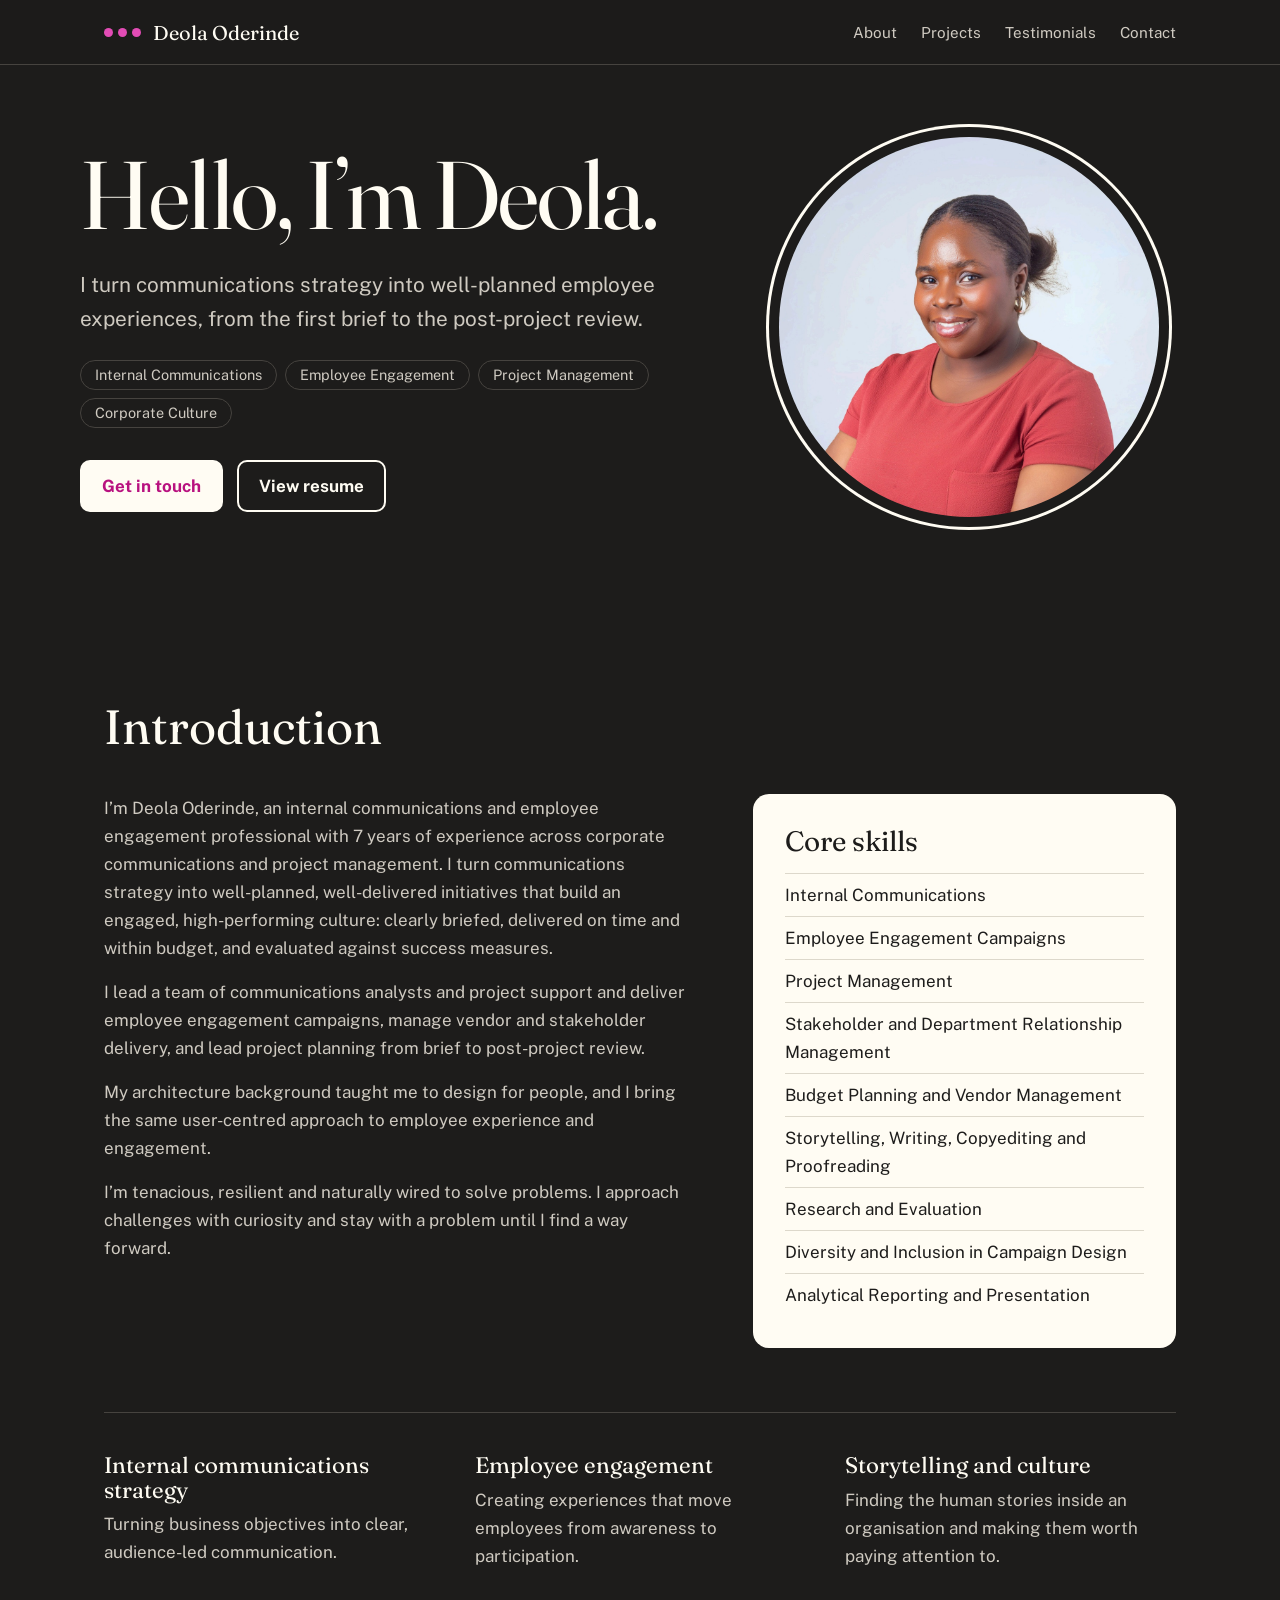
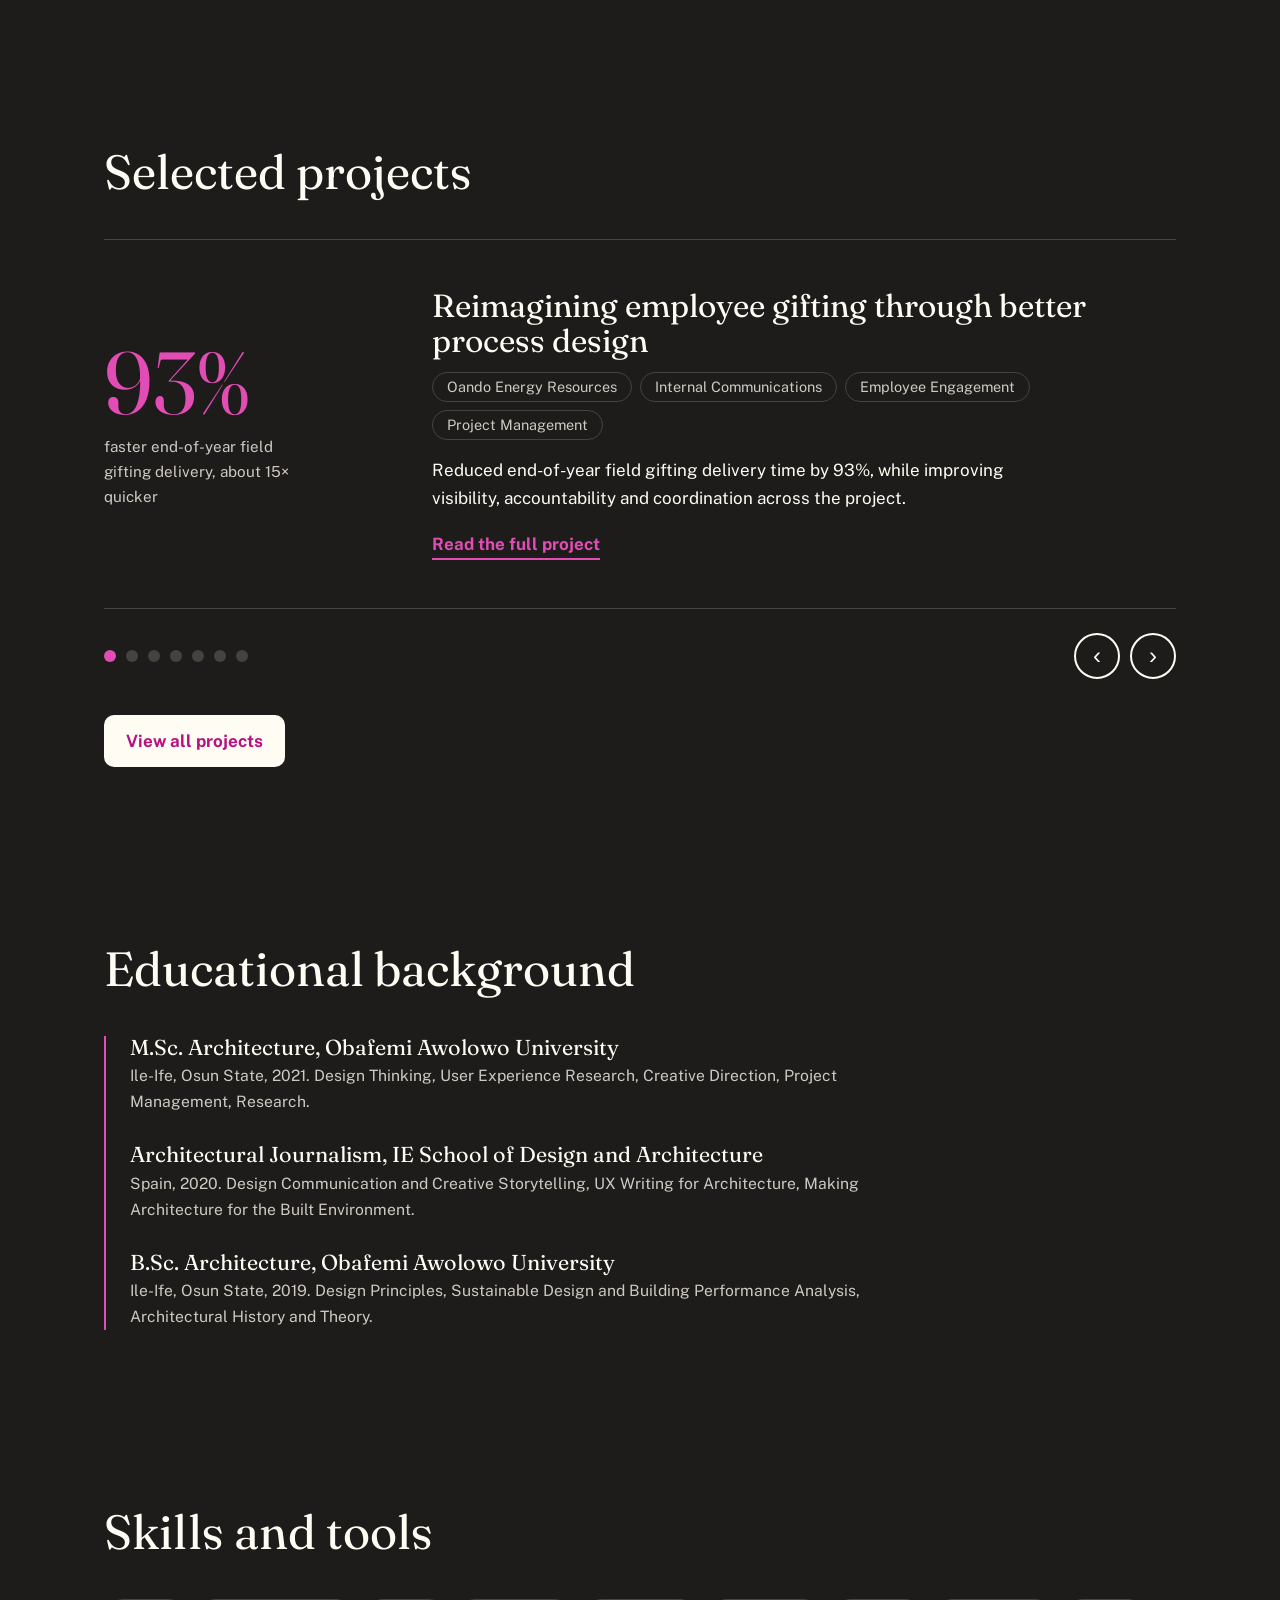
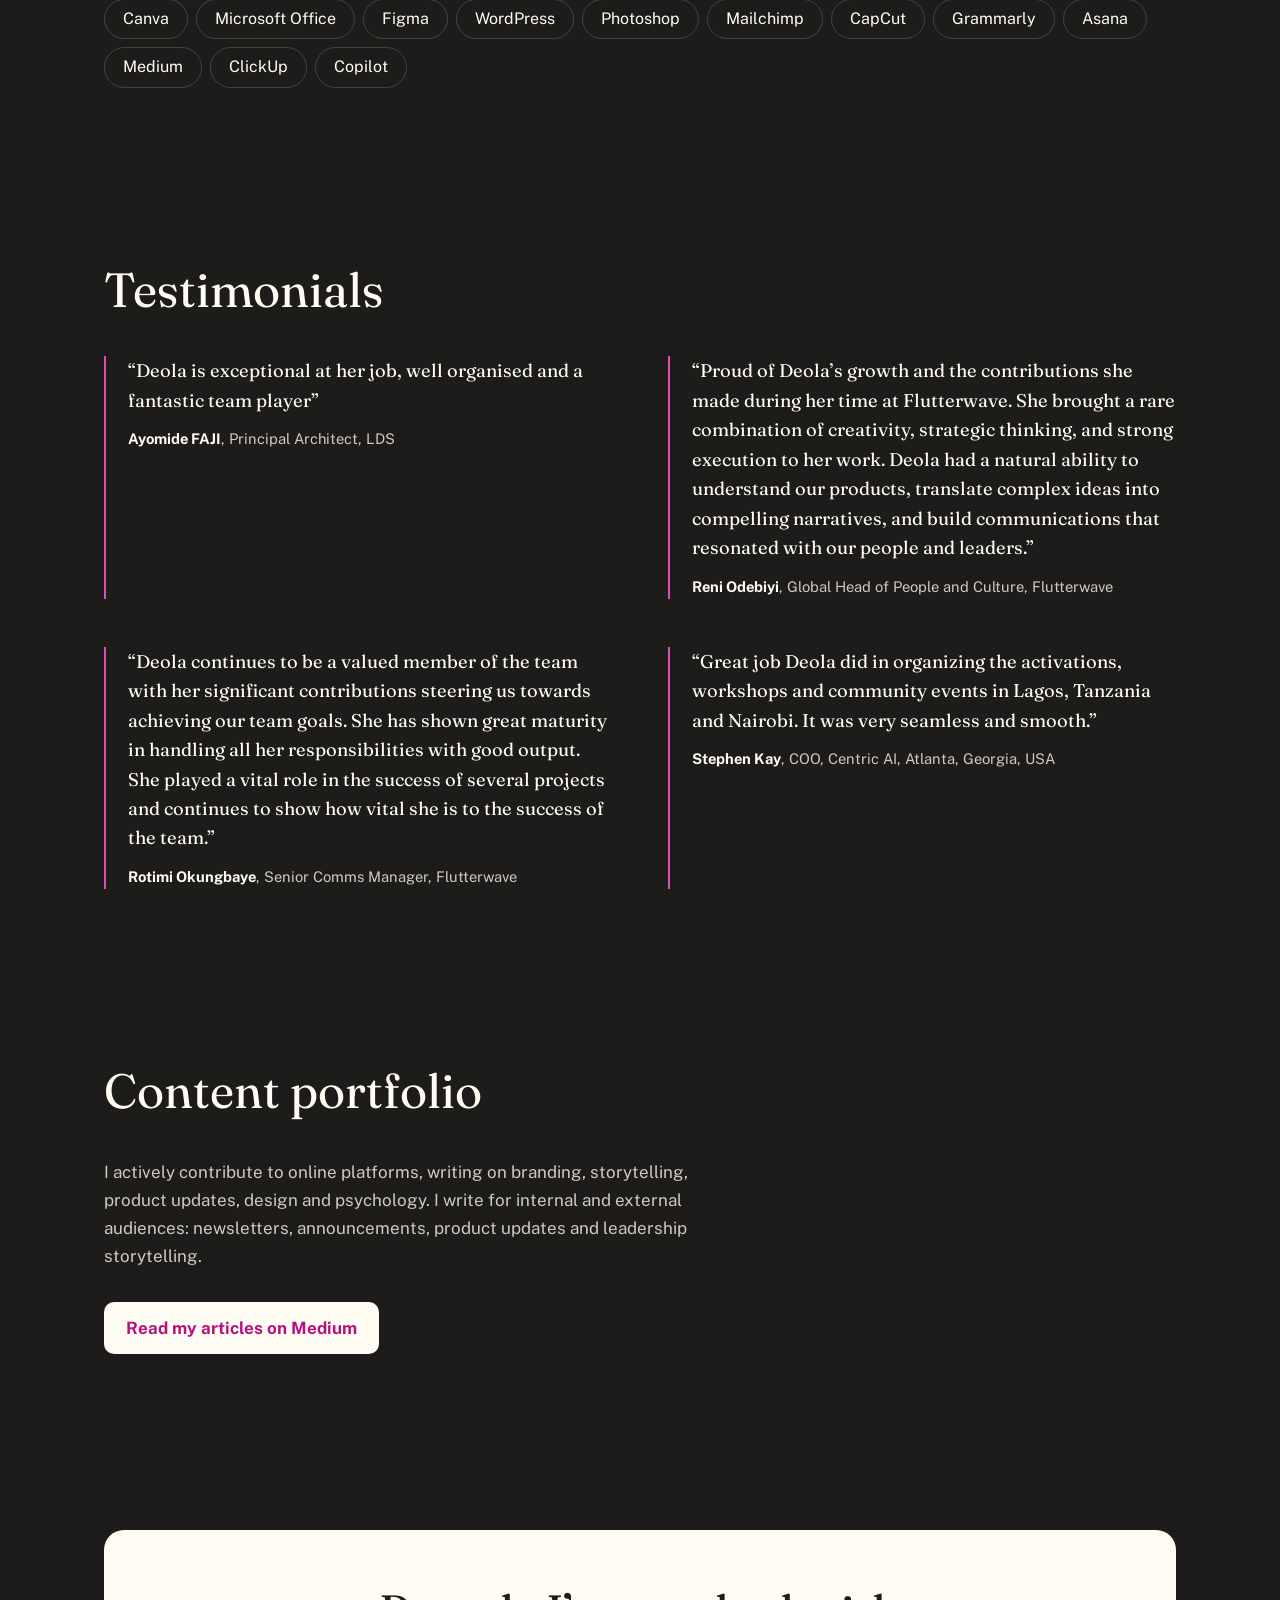
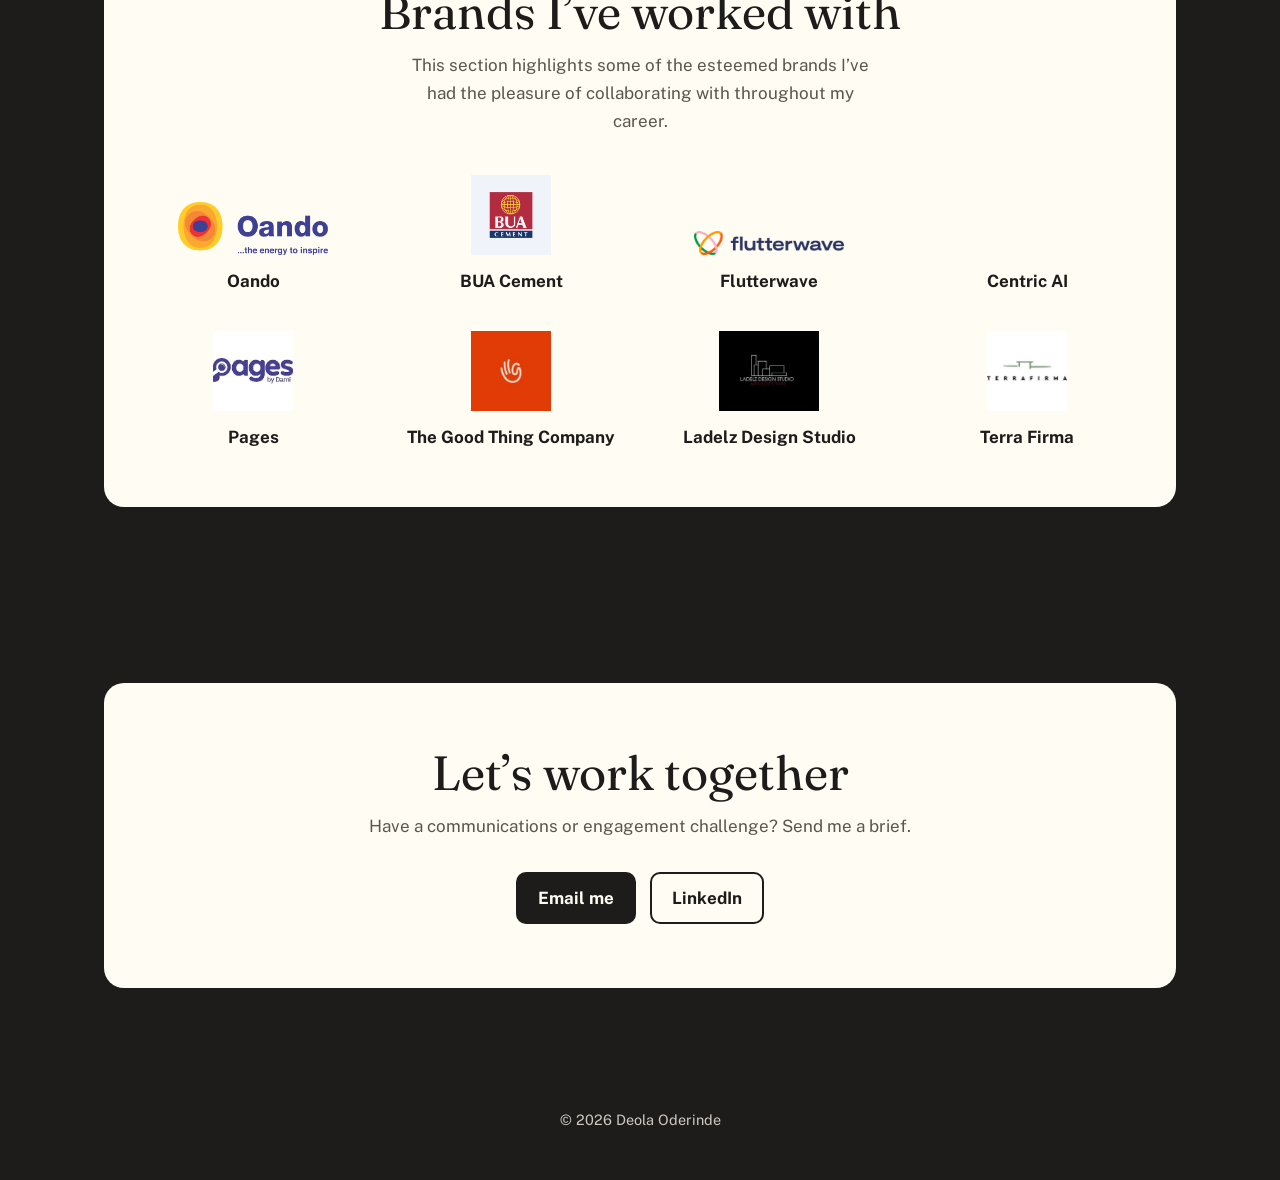
==== index.html @ 61dd1d07 "Update index.html" ====
<!doctype html>
<html lang="en">
<head>
<meta charset="utf-8">
<meta name="viewport" content="width=device-width,initial-scale=1">
<title>Deola Oderinde | Internal Communications and Employee Engagement</title>
<meta name="description" content="Internal communications and employee engagement professional with 7 years of experience in corporate communications and project management.">
<meta name="theme-color" content="#1d1c1b">
<link rel="preconnect" href="https://fonts.googleapis.com">
<link rel="preconnect" href="https://fonts.gstatic.com" crossorigin>
<link href="https://fonts.googleapis.com/css2?family=Fraunces:opsz,wght@9..144,400;9..144,600&family=Public+Sans:wght@400;600;700&display=swap" rel="stylesheet">
<link rel="stylesheet" href="styles.css">
</head>
<body>
<header><div class="w">
<a class="logo" href="#top"><span class="dots"><i></i><i></i><i></i></span>Deola Oderinde</a>
<nav><a href="#about">About</a><a href="projects.html">Projects</a><a href="#praise">Testimonials</a><a class="keep" href="#contact">Contact</a></nav>
</div></header>

<main id="top">
<div class="w hero">
<div>
<h1>Hello, I’m Deola.</h1>
<p class="lead">I turn communications strategy into well-planned employee experiences, from the first brief to the post-project review.</p>
<ul class="chips"><li>Internal Communications</li><li>Employee Engagement</li><li>Project Management</li><li>Corporate Culture</li></ul>
<div class="btns"><a class="btn" href="#contact">Get in touch</a><a class="btn o" href="resume.pdf">View resume</a></div>
</div>
<div class="ph"><img src="images/deola.jpg" alt="Portrait of Deola Oderinde" onerror="this.replaceWith('DO')"></div>
</div>

<section id="about"><div class="w">
<h2>Introduction</h2>
<div class="two">
<div>
<p>I’m Deola Oderinde, an internal communications and employee engagement professional with 7 years of experience across corporate communications and project management. I turn communications strategy into well-planned, well-delivered initiatives that build an engaged, high-performing culture: clearly briefed, delivered on time and within budget, and evaluated against success measures.</p>
<p>I lead a team of communications analysts and project support and deliver employee engagement campaigns, manage vendor and stakeholder delivery, and lead project planning from brief to post-project review.</p>
<p>My architecture background taught me to design for people, and I bring the same user-centred approach to employee experience and engagement.</p>
<p>I’m tenacious, resilient and naturally wired to solve problems. I approach challenges with curiosity and stay with a problem until I find a way forward.</p>
</div>
<div class="panel"><h3>Core skills</h3><ul id="skills"></ul></div>
</div>
<div class="do">
<div><h3>Internal communications strategy</h3><p>Turning business objectives into clear, audience-led communication.</p></div>
<div><h3>Employee engagement</h3><p>Creating experiences that move employees from awareness to participation.</p></div>
<div><h3>Storytelling and culture</h3><p>Finding the human stories inside an organisation and making them worth paying attention to.</p></div>
</div>
</div></section>

<section id="work"><div class="w">
<h2>Selected projects</h2>
<div class="car" role="region" aria-roledescription="carousel" aria-label="Selected projects">
<div class="track" id="track"></div>
<div class="ctl"><div class="pg" id="pg"></div><div class="arr"><button id="prev" aria-label="Previous project">‹</button><button id="next" aria-label="Next project">›</button></div></div>
</div>
<div class="btns"><a class="btn" href="projects.html">View all projects</a></div>
</div></section>

<section><div class="w">
<h2>Educational background</h2>
<div class="edu">
<div><h3>M.Sc. Architecture, Obafemi Awolowo University</h3><p>Ile-Ife, Osun State, 2021. Design Thinking, User Experience Research, Creative Direction, Project Management, Research.</p></div>
<div><h3>Architectural Journalism, IE School of Design and Architecture</h3><p>Spain, 2020. Design Communication and Creative Storytelling, UX Writing for Architecture, Making Architecture for the Built Environment.</p></div>
<div><h3>B.Sc. Architecture, Obafemi Awolowo University</h3><p>Ile-Ife, Osun State, 2019. Design Principles, Sustainable Design and Building Performance Analysis, Architectural History and Theory.</p></div>
</div>
</div></section>

<section class="tools"><div class="w">
<h2>Skills and tools</h2>
<ul class="chips" id="tools"></ul>
</div></section>

<section id="praise"><div class="w">
<h2>Testimonials</h2>
<div class="q" id="quotes"></div>
</div></section>

<section><div class="w two one">
<div><h2>Content portfolio</h2>
<p>I actively contribute to online platforms, writing on branding, storytelling, product updates, design and psychology. I write for internal and external audiences: newsletters, announcements, product updates and leadership storytelling.</p>
<div class="btns"><a class="btn" href="https://medium.com/@adeolaoderinde3">Read my articles on Medium</a></div></div>

</div></section>

<section><div class="w"><div class="bp"><h2>Brands I’ve worked with</h2><p>This section highlights some of the esteemed brands I’ve had the pleasure of collaborating with throughout my career.</p><ul class="bg" id="brands"></ul></div></div></section>

<section id="contact"><div class="w"><div class="cta">
<h2>Let’s work together</h2>
<p>Have a communications or engagement challenge? Send me a brief.</p>
<div class="btns"><a class="btn" href="mailto:adeolaoderinde3@gmail.com">Email me</a><a class="btn o" href="https://www.linkedin.com/in/arc-deola-oderinde-600a11168/">LinkedIn</a></div>
</div></div></section>
</main>
<footer class="f"><div class="w">© <span id="yr"></span> Deola Oderinde</div></footer>

<script src="projects.js"></script>
<script>
document.getElementById('skills').innerHTML=L(['Internal Communications','Employee Engagement Campaigns','Project Management','Stakeholder and Department Relationship Management','Budget Planning and Vendor Management','Storytelling, Writing, Copyediting and Proofreading','Research and Evaluation','Diversity and Inclusion in Campaign Design','Analytical Reporting and Presentation'],s=>`<li>${s}</li>`);
document.getElementById('tools').innerHTML=L(['Canva','Microsoft Office','Figma','WordPress','Photoshop','Mailchimp','CapCut','Grammarly','Asana','Medium','ClickUp','Copilot'],s=>`<li>${s}</li>`);
document.getElementById('brands').innerHTML=L(['Oando','BUA Cement','Flutterwave','Centric AI','Pages','The Good Thing Company','Ladelz Design Studio','Terra Firma'],s=>`<li><img src="images/brands/${s.toLowerCase().replace(/[^a-z0-9]+/g,'-')}.png" alt="" onerror="this.remove()"><span>${s}</span></li>`);
document.getElementById('quotes').innerHTML=L([
['Deola is exceptional at her job, well organised and a fantastic team player','Ayomide FAJI','Principal Architect, LDS'],
['Proud of Deola’s growth and the contributions she made during her time at Flutterwave. She brought a rare combination of creativity, strategic thinking, and strong execution to her work. Deola had a natural ability to understand our products, translate complex ideas into compelling narratives, and build communications that resonated with our people and leaders.','Reni Odebiyi','Global Head of People and Culture, Flutterwave'],
['Deola continues to be a valued member of the team with her significant contributions steering us towards achieving our team goals. She has shown great maturity in handling all her responsibilities with good output. She played a vital role in the success of several projects and continues to show how vital she is to the success of the team.','Rotimi Okungbaye','Senior Comms Manager, Flutterwave'],
['Great job Deola did in organizing the activations, workshops and community events in Lagos, Tanzania and Nairobi. It was very seamless and smooth.','Stephen Kay','COO, Centric AI, Atlanta, Georgia, USA']
],q=>`<blockquote><p>“${q[0]}”</p><footer><b>${q[1]}</b>, ${q[2]}</footer></blockquote>`);
const tr=document.getElementById('track'),pg=document.getElementById('pg');
slides(tr);pg.innerHTML=L(P,(p,i)=>`<button aria-label="Show project ${i+1}"></button>`);
const cur=()=>Math.round(tr.scrollLeft/tr.clientWidth),
go=i=>tr.scrollTo({left:((i+P.length)%P.length)*tr.clientWidth,behavior:matchMedia('(prefers-reduced-motion:reduce)').matches?'auto':'smooth'}),
mark=()=>[...pg.children].forEach((d,i)=>d.setAttribute('aria-current',i===cur()));
tr.addEventListener('scroll',mark);mark();
[...pg.children].forEach((d,i)=>d.onclick=()=>go(i));
document.getElementById('prev').onclick=()=>go(cur()-1);
document.getElementById('next').onclick=()=>go(cur()+1);
document.getElementById('yr').textContent=new Date().getFullYear();
</script>
</body>
</html>
---- styles.css ----
*{box-sizing:border-box;margin:0}
html{scroll-behavior:smooth}
:root{color-scheme:dark;--bg:#1d1c1b;--bg2:#2a2827;--cream:#fffcf3;--pink:#e24cb5;--deep:#b8117f;--mut:#cfcac1;--line:#46433f;--serif:'Fraunces',Georgia,serif;--sans:'Public Sans',system-ui,sans-serif}
body{background:var(--bg);color:var(--cream);font:400 1.0625rem/1.65 var(--sans)}
a{color:inherit}
:focus-visible{outline:3px solid var(--pink);outline-offset:3px}
.w{max-width:1120px;margin:0 auto;padding:0 24px}
section{padding:88px 0}
h1,h2,h3{font-family:var(--serif);font-weight:400;line-height:1.1}
h2{font-size:clamp(2rem,4vw,3rem);margin-bottom:40px}
header{position:sticky;top:0;z-index:5;background:rgba(29,28,27,.94);border-bottom:1px solid var(--line)}
header .w{display:flex;justify-content:space-between;align-items:center;height:64px}
.logo{display:flex;align-items:center;gap:12px;font:400 1.25rem var(--serif);text-decoration:none}
.dots{display:flex;gap:5px}.dots i{width:9px;height:9px;border-radius:50%;background:var(--pink)}
nav a{margin-left:24px;text-decoration:none;color:var(--mut);font-size:.95rem}
nav a:hover{color:var(--cream)}
.btn{display:inline-block;padding:12px 22px;border-radius:10px;font-weight:700;text-decoration:none;background:var(--cream);color:var(--deep)}
.btn.o{background:none;color:var(--cream);border:2px solid var(--cream);padding:10px 20px}
.btns{display:flex;flex-wrap:wrap;gap:14px;margin-top:32px}
.chips{display:flex;flex-wrap:wrap;gap:8px;list-style:none;padding:0}
.chips li{border:1px solid var(--line);border-radius:99px;padding:2px 14px;font-size:.9rem;color:var(--mut)}
.hero{display:grid;grid-template-columns:1.3fr 1fr;gap:56px;align-items:center;padding:72px 0 96px}
.hero h1{font-size:clamp(3.2rem,8vw,6rem);letter-spacing:-.02em;margin-bottom:20px}
.lead{font-size:1.3rem;color:var(--mut);max-width:30em;margin-bottom:24px}
.ph{width:min(100%,380px);aspect-ratio:1;margin:0 auto;border-radius:50%;background:var(--bg2);display:grid;place-items:center;font:400 4rem var(--serif);overflow:hidden;box-shadow:0 0 0 10px var(--bg),0 0 0 13px var(--cream)}
.ph img{width:100%;height:100%;object-fit:cover}
.hero>*{animation:up .8s both}.hero>:last-child{animation-delay:.25s}
@keyframes up{from{opacity:0;transform:translateY(18px)}}
@media(prefers-reduced-motion:reduce){.hero>*{animation:none}html{scroll-behavior:auto}}
.two{display:grid;grid-template-columns:1.4fr 1fr;gap:56px;align-items:start}
.two p+p{margin-top:16px}.two p{color:var(--mut);max-width:62ch}
.panel{background:var(--cream);color:var(--bg);border-radius:16px;padding:32px}
.panel h3{font-size:1.75rem;margin-bottom:16px}.panel li{padding:7px 0;border-top:1px solid #ddd8cb;list-style:none}
.panel ul{padding:0}
.do{display:grid;grid-template-columns:repeat(3,1fr);gap:40px;margin-top:64px;padding-top:40px;border-top:1px solid var(--line)}
.do h3{font-size:1.4rem;margin-bottom:8px}.do p{color:var(--mut)}
.row{display:grid;grid-template-columns:280px 1fr;gap:48px;padding:48px 0;border-top:1px solid var(--line)}
.m b{display:block;font:400 clamp(3.5rem,7vw,5.5rem)/1 var(--serif);color:var(--pink)}
.m span{display:block;color:var(--mut);font-size:.95rem;max-width:22ch;margin-top:8px}
.m img{width:100%;aspect-ratio:4/3;object-fit:cover;border-radius:12px;margin-top:24px}
.row h3{font-size:clamp(1.5rem,2.6vw,2rem);margin-bottom:14px}
.row .chips{margin-bottom:20px}
.row h4{font:700 .95rem var(--sans);margin:18px 0 2px}
.row p{color:var(--mut);max-width:68ch}.row p.imp{color:var(--cream)}
.edu{border-left:2px solid var(--pink);padding-left:24px;display:grid;gap:28px;max-width:760px}
.edu h3{font-size:1.35rem;margin-bottom:4px}.edu p{color:var(--mut);font-size:.98rem}
.tools .chips li{font-size:1rem;padding:6px 18px;color:var(--cream)}
.q{display:grid;grid-template-columns:1fr 1fr;gap:48px 56px}
blockquote{border-left:2px solid var(--pink);padding-left:22px}
blockquote p{font:400 1.15rem/1.6 var(--serif);margin-bottom:12px}
blockquote footer{font-size:.92rem;color:var(--mut)}blockquote b{color:var(--cream)}
.brands{display:flex;flex-wrap:wrap;gap:14px 40px;list-style:none;padding:0;font:400 1.6rem var(--serif)}
.cta{background:var(--cream);color:var(--bg);border-radius:20px;padding:64px 32px;text-align:center}
.cta h2{margin-bottom:12px}.cta p{color:#59554f;margin-bottom:8px}
.cta .btn{background:var(--bg);color:var(--cream)}.cta .btn.o{background:none;color:var(--bg);border-color:var(--bg)}
.cta .btns{justify-content:center}
footer.f{padding:32px 0 48px;color:var(--mut);font-size:.9rem;text-align:center}
@media(max-width:820px){.hero,.two,.do,.q,.row{grid-template-columns:1fr}.hero{padding-top:40px}.row{gap:20px}.ph{width:min(70%,300px)}nav a:not(.keep){display:none}section{padding:64px 0}}
.row{scroll-margin-top:88px}
.track{display:flex;overflow-x:auto;scroll-snap-type:x mandatory;scrollbar-width:none}
.track::-webkit-scrollbar{display:none}
.slide{flex:0 0 100%;scroll-snap-align:start;display:grid;grid-template-columns:280px 1fr;gap:48px;padding:48px 0;border-top:1px solid var(--line);border-bottom:1px solid var(--line);text-decoration:none;align-items:center}
.slide h3{font-size:clamp(1.5rem,2.6vw,2rem);margin-bottom:14px}
.slide .chips{margin-bottom:16px}
.slide p{color:var(--cream);max-width:60ch}
.more{display:inline-block;margin-top:18px;color:var(--pink);font-weight:700;border-bottom:2px solid var(--pink)}
.ctl{display:flex;justify-content:space-between;align-items:center;margin:24px 0 36px}
.pg button{width:12px;height:12px;margin-right:10px;padding:0;border:0;border-radius:50%;background:var(--line);cursor:pointer}
.pg button[aria-current=true]{background:var(--pink)}
.arr button{width:46px;height:46px;margin-left:10px;border-radius:50%;border:2px solid var(--cream);background:none;color:var(--cream);font-size:1.5rem;line-height:1;cursor:pointer}
.arr button:hover{background:var(--cream);color:var(--bg)}
@media(max-width:820px){.slide{grid-template-columns:1fr;gap:20px}}

.row h3 a{text-decoration:none}.more{text-decoration:none}
.back{display:inline-block;margin-bottom:32px;color:var(--mut);text-decoration:none;border-bottom:1px solid var(--line)}
.dh{display:grid;grid-template-columns:280px 1fr;gap:48px;align-items:end;padding-bottom:40px}
.dh h1{font-size:clamp(2rem,4.5vw,3.5rem);letter-spacing:-.01em;margin-bottom:16px}
.cover{display:block;width:100%;max-height:420px;object-fit:cover;border-radius:16px;margin-bottom:8px}
.sec{display:grid;grid-template-columns:280px 1fr;gap:48px;padding:32px 0;border-top:1px solid var(--line)}
.sec h2{font-size:1.5rem;margin:0}
.sec p{color:var(--mut);max-width:68ch;font-size:1.1rem}.sec p.imp{color:var(--cream)}
.ev{list-style:none;padding:0;display:grid;gap:12px}.ev a{color:var(--pink);font-weight:700}
.pn{display:flex;justify-content:space-between;gap:24px;border-top:1px solid var(--line);padding-top:32px;margin-top:32px}
.pn a{text-decoration:none;max-width:46%}.pn a:last-child{text-align:right;margin-left:auto}
.pn small{display:block;color:var(--mut)}.pn span{font:400 1.25rem/1.3 var(--serif)}
.one{grid-template-columns:1fr}
.bp{background:var(--cream);color:var(--bg);border-radius:20px;padding:56px 32px;text-align:center}
.bp h2{margin-bottom:12px}.bp p{color:#59554f;max-width:48ch;margin:0 auto 40px}
.bg{list-style:none;padding:0;display:grid;grid-template-columns:repeat(4,1fr);gap:36px 24px;align-items:end}
.bg li{display:flex;flex-direction:column;align-items:center;justify-content:flex-end;gap:12px;font-weight:700}
.bg img{max-width:150px;max-height:80px;object-fit:contain}
@media(max-width:820px){.dh,.sec{grid-template-columns:1fr;gap:16px}.bg{grid-template-columns:repeat(2,1fr)}.pn{flex-direction:column}.pn a{max-width:100%}.pn a:last-child{text-align:left;margin-left:0}}

/* Phone-specific refinements */
@media (max-width: 480px) {
  .w {
    padding-left: 18px;
    padding-right: 18px;
  }

  body {
    font-size: 1rem;
    line-height: 1.6;
  }

  header .w {
    min-height: 60px;
    height: auto;
    gap: 12px;
  }

  .logo {
    font-size: 1.05rem;
    gap: 8px;
    white-space: nowrap;
  }

  nav a {
    font-size: 0.85rem;
    margin-left: 0;
  }

  section {
    padding: 44px 0;
  }

  .dh {
    gap: 20px;
    padding-bottom: 26px;
  }

  .dh h1 {
    font-size: clamp(2rem, 9vw, 2.8rem);
    line-height: 1.08;
    overflow-wrap: break-word;
  }

  .dh .m b {
    font-size: clamp(3rem, 13vw, 4rem);
  }

  .cover {
    width: 100%;
    height: auto;
    aspect-ratio: 16 / 9;
    max-height: 300px;
    object-fit: cover;
    object-position: center;
    border-radius: 12px;
    margin-bottom: 8px;
  }

  .sec {
    padding: 24px 0;
    gap: 10px;
  }

  .sec h2 {
    font-size: 1.35rem;
  }

  .sec p {
    font-size: 1rem;
    line-height: 1.7;
  }

  .chips {
    gap: 6px;
  }

  .chips li {
    font-size: 0.78rem;
    padding: 3px 10px;
    max-width: 100%;
  }

  .row {
    padding: 30px 0;
    gap: 18px;
  }

  .row .m img {
    aspect-ratio: 16 / 10;
    margin-top: 16px;
  }

  .pn {
    gap: 22px;
    padding-top: 24px;
  }

  .pn span {
    font-size: 1.1rem;
  }

  .back {
    margin-bottom: 24px;
  }

  .cta {
    padding: 36px 20px;
    border-radius: 14px;
  }

  .btns {
    gap: 10px;
  }

  .btn {
    padding: 11px 16px;
  }
}
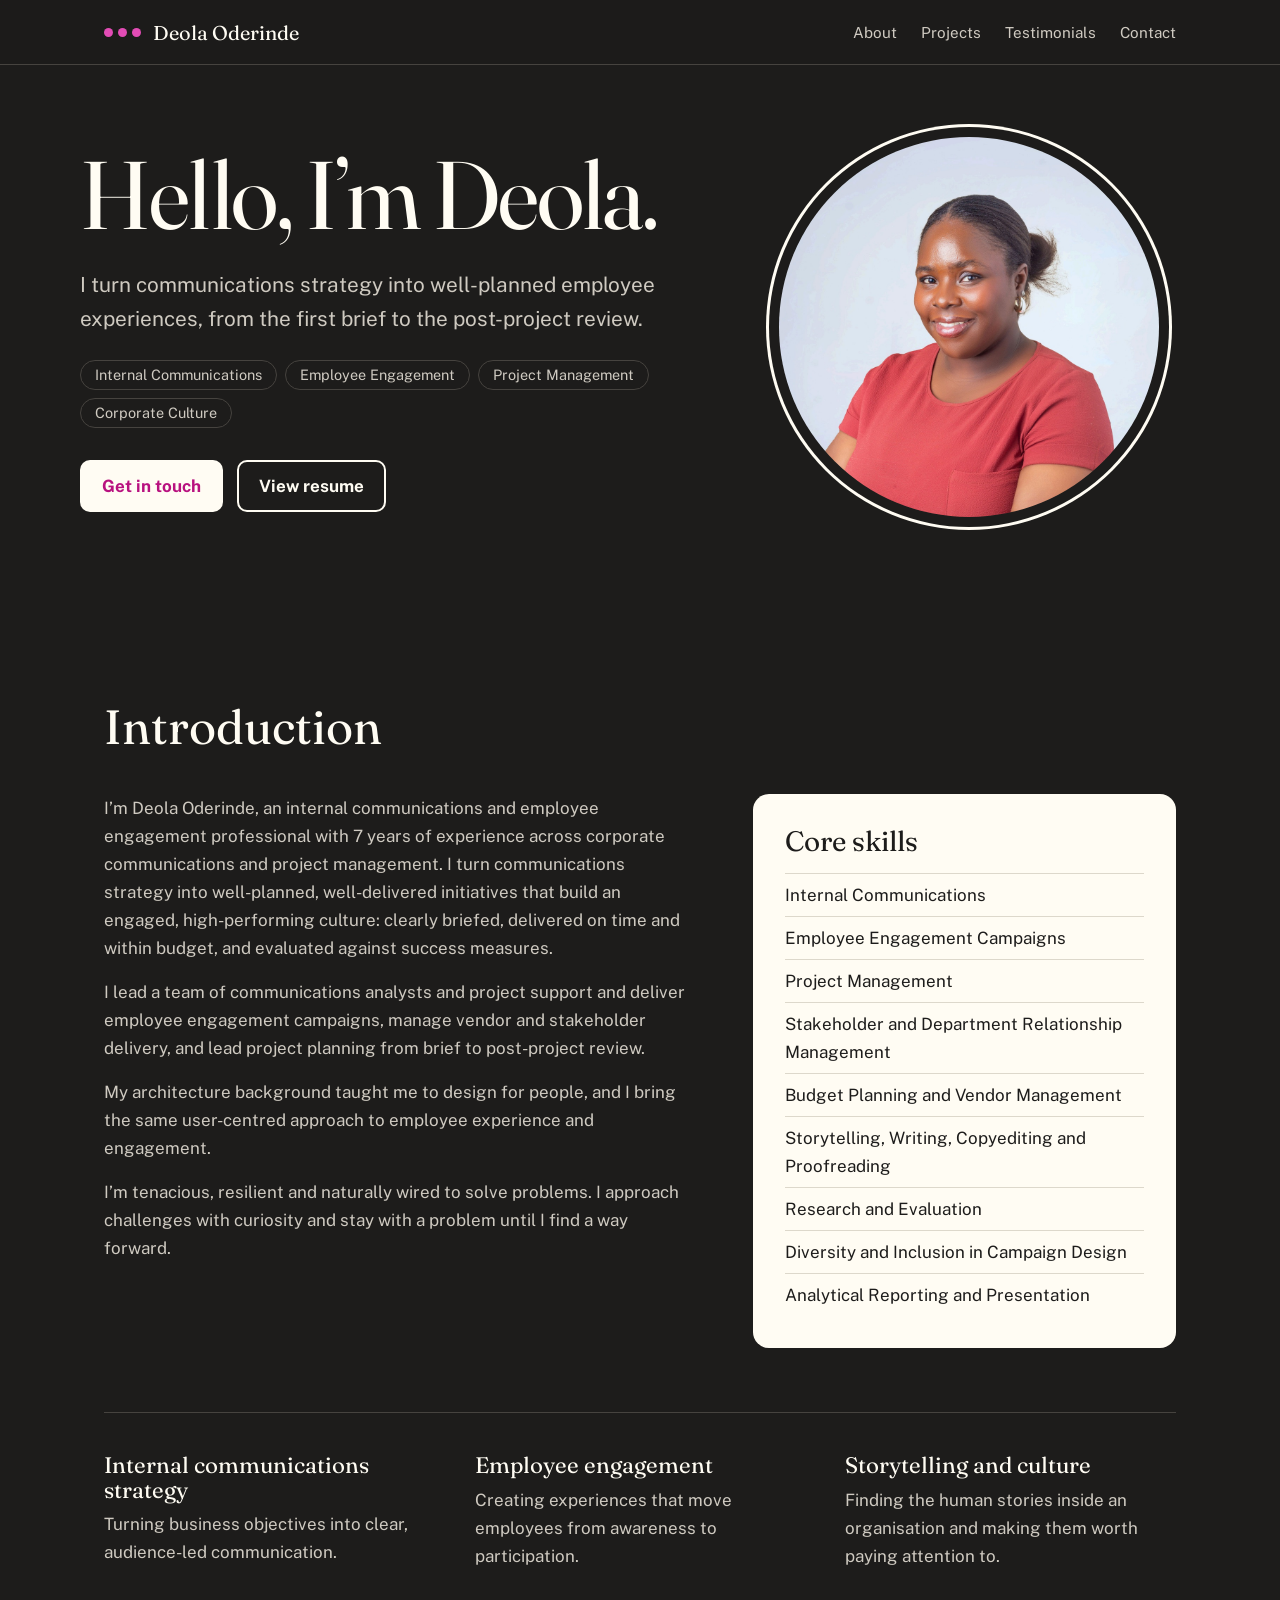
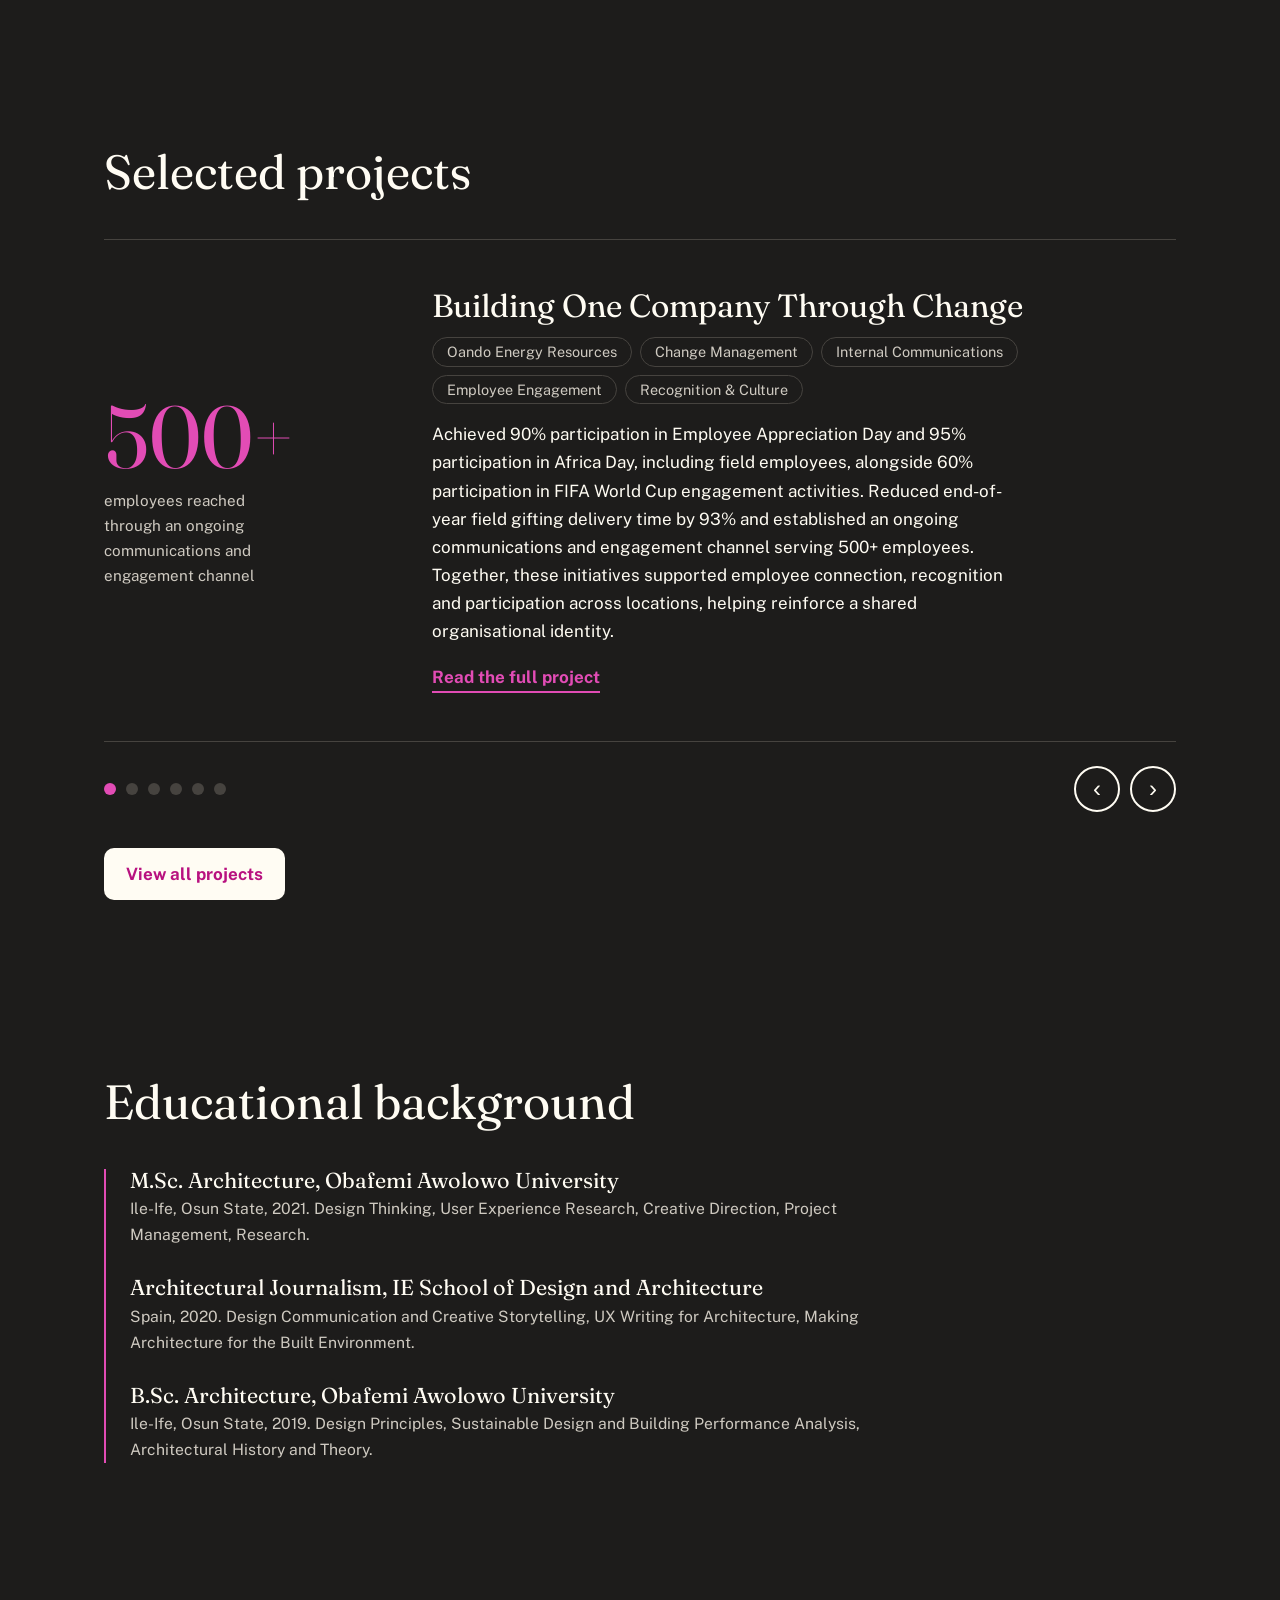
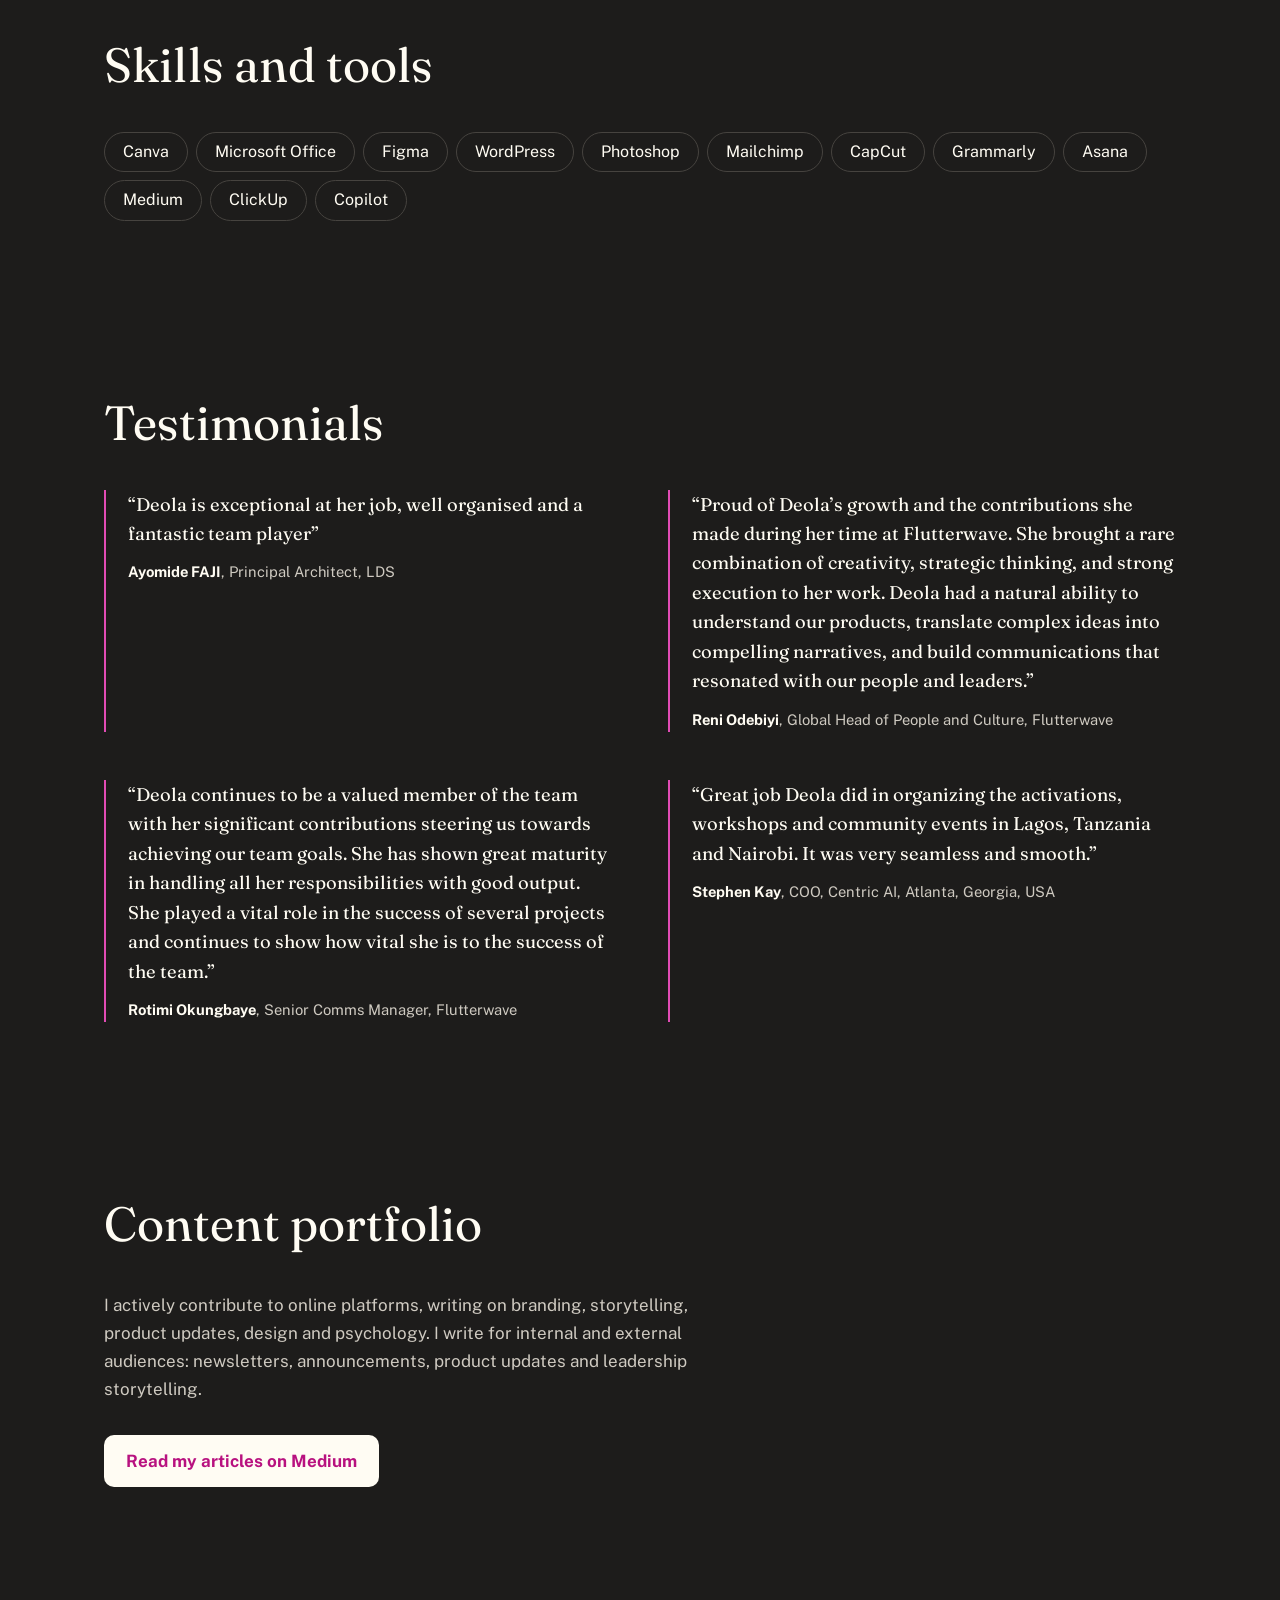
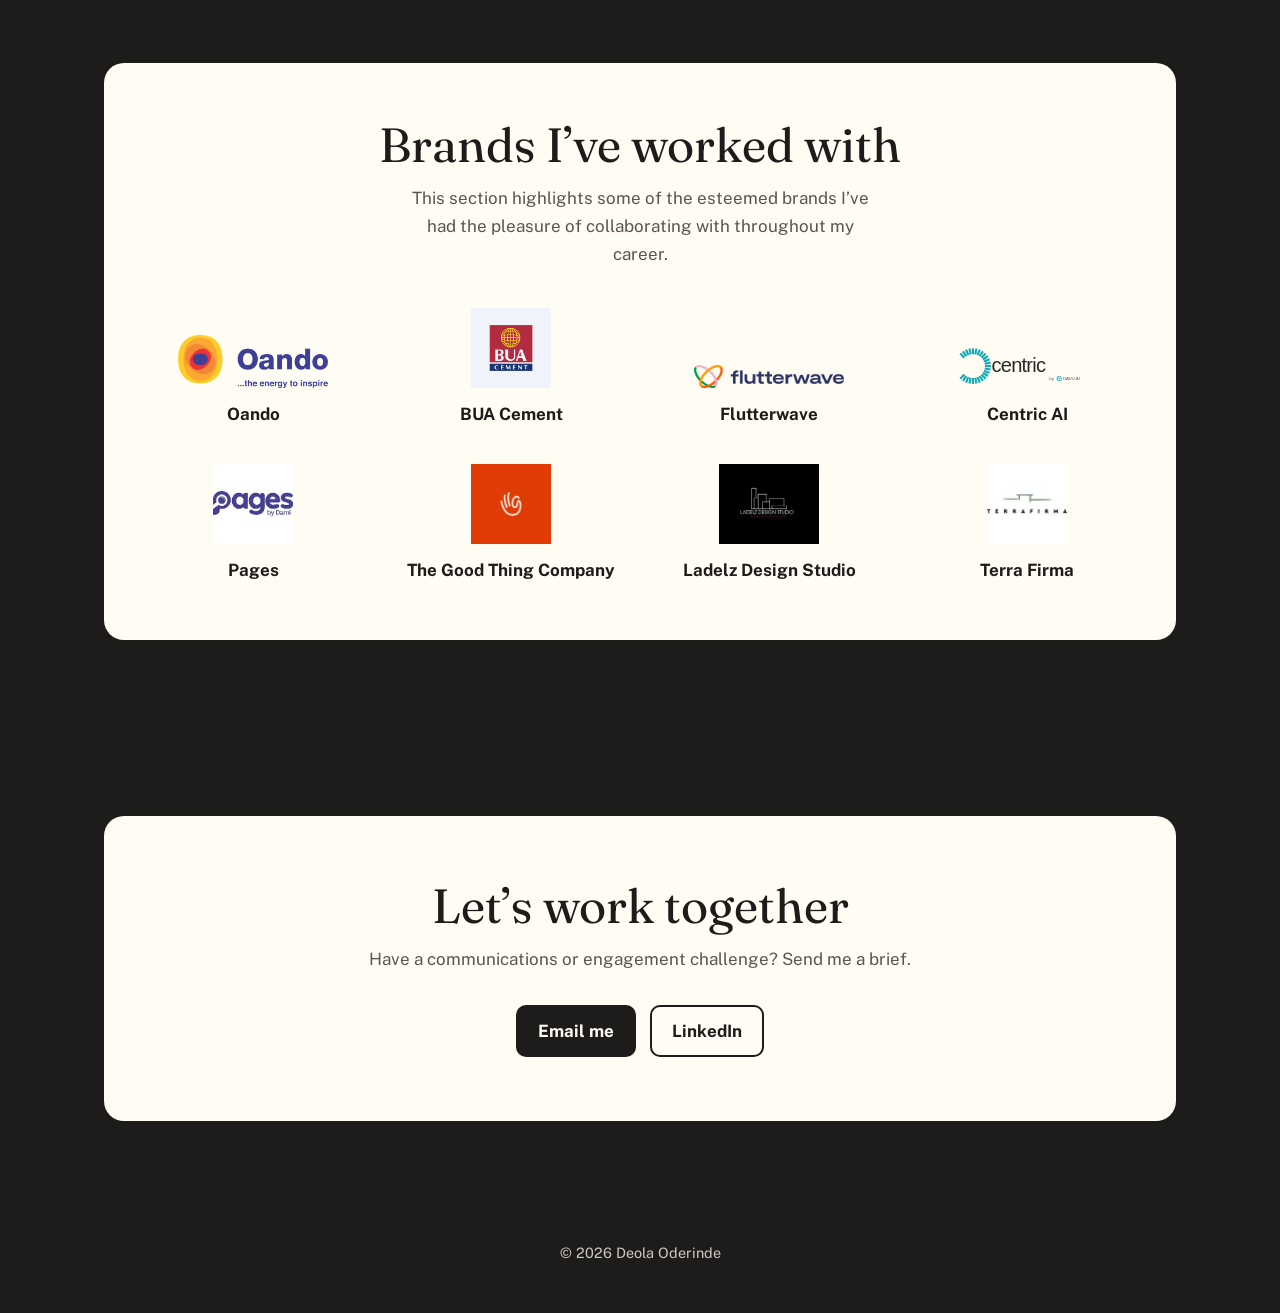
==== commit 95de7472: "Show Centric AI logo in brands section" ====
--- a/index.html
+++ b/index.html
@@ -86,7 +86,7 @@
 <section id="contact"><div class="w"><div class="cta">
 <h2>Let’s work together</h2>
 <p>Have a communications or engagement challenge? Send me a brief.</p>
-<div class="btns"><a class="btn" href="mailto:adeolaoderinde3@gmail.com">Email me</a><a class="btn o" href="https://www.linkedin.com/in/arc-deola-oderinde-600a11168/">LinkedIn</a></div>
+<div class="btns"><a class="btn" href="mailto:adeolaoderinde3@gmail.com">Email me</a><a class="btn o" href="linkedin.com/in/arc-deola-oderinde-600a11168">LinkedIn</a></div>
 </div></div></section>
 </main>
 <footer class="f"><div class="w">© <span id="yr"></span> Deola Oderinde</div></footer>
@@ -95,7 +95,7 @@
 <script>
 document.getElementById('skills').innerHTML=L(['Internal Communications','Employee Engagement Campaigns','Project Management','Stakeholder and Department Relationship Management','Budget Planning and Vendor Management','Storytelling, Writing, Copyediting and Proofreading','Research and Evaluation','Diversity and Inclusion in Campaign Design','Analytical Reporting and Presentation'],s=>`<li>${s}</li>`);
 document.getElementById('tools').innerHTML=L(['Canva','Microsoft Office','Figma','WordPress','Photoshop','Mailchimp','CapCut','Grammarly','Asana','Medium','ClickUp','Copilot'],s=>`<li>${s}</li>`);
-document.getElementById('brands').innerHTML=L(['Oando','BUA Cement','Flutterwave','Centric AI','Pages','The Good Thing Company','Ladelz Design Studio','Terra Firma'],s=>`<li><img src="images/brands/${s.toLowerCase().replace(/[^a-z0-9]+/g,'-')}.png" alt="" onerror="this.remove()"><span>${s}</span></li>`);
+document.getElementById('brands').innerHTML=L(['Oando','BUA Cement','Flutterwave','Centric AI','Pages','The Good Thing Company','Ladelz Design Studio','Terra Firma'],s=>`<li><img src="images/brands/${s==='Centric AI'?'centric-ai.svg':s.toLowerCase().replace(/[^a-z0-9]+/g,'-')+'.png'}" alt="${s} logo" onerror="this.remove()"><span>${s}</span></li>`);
 document.getElementById('quotes').innerHTML=L([
 ['Deola is exceptional at her job, well organised and a fantastic team player','Ayomide FAJI','Principal Architect, LDS'],
 ['Proud of Deola’s growth and the contributions she made during her time at Flutterwave. She brought a rare combination of creativity, strategic thinking, and strong execution to her work. Deola had a natural ability to understand our products, translate complex ideas into compelling narratives, and build communications that resonated with our people and leaders.','Reni Odebiyi','Global Head of People and Culture, Flutterwave'],
--- a/styles.css
+++ b/styles.css
@@ -210,3 +210,48 @@
     padding: 11px 16px;
   }
 }
+
+
+/* Project detail image galleries */
+.project-gallery{
+  display:grid;
+  grid-template-columns:repeat(2,minmax(0,1fr));
+  gap:18px;
+  margin:8px 0 32px;
+}
+.project-shot{
+  margin:0;
+  min-width:0;
+  overflow:hidden;
+  border-radius:14px;
+  background:var(--bg2);
+  aspect-ratio:4/3;
+}
+.project-shot img{
+  display:block;
+  width:100%;
+  height:100%;
+  object-fit:cover;
+}
+.project-shot--placeholder{
+  display:flex;
+  flex-direction:column;
+  align-items:center;
+  justify-content:center;
+  gap:6px;
+  border:1px dashed var(--line);
+  color:var(--mut);
+  text-align:center;
+  padding:16px;
+}
+.project-shot--placeholder span{
+  color:var(--cream);
+  font:400 1.25rem var(--serif);
+}
+.project-shot--placeholder small{
+  font-size:.78rem;
+}
+@media(max-width:600px){
+  .project-gallery{grid-template-columns:1fr;gap:14px;margin-bottom:24px}
+  .project-shot{aspect-ratio:16/10}
+}
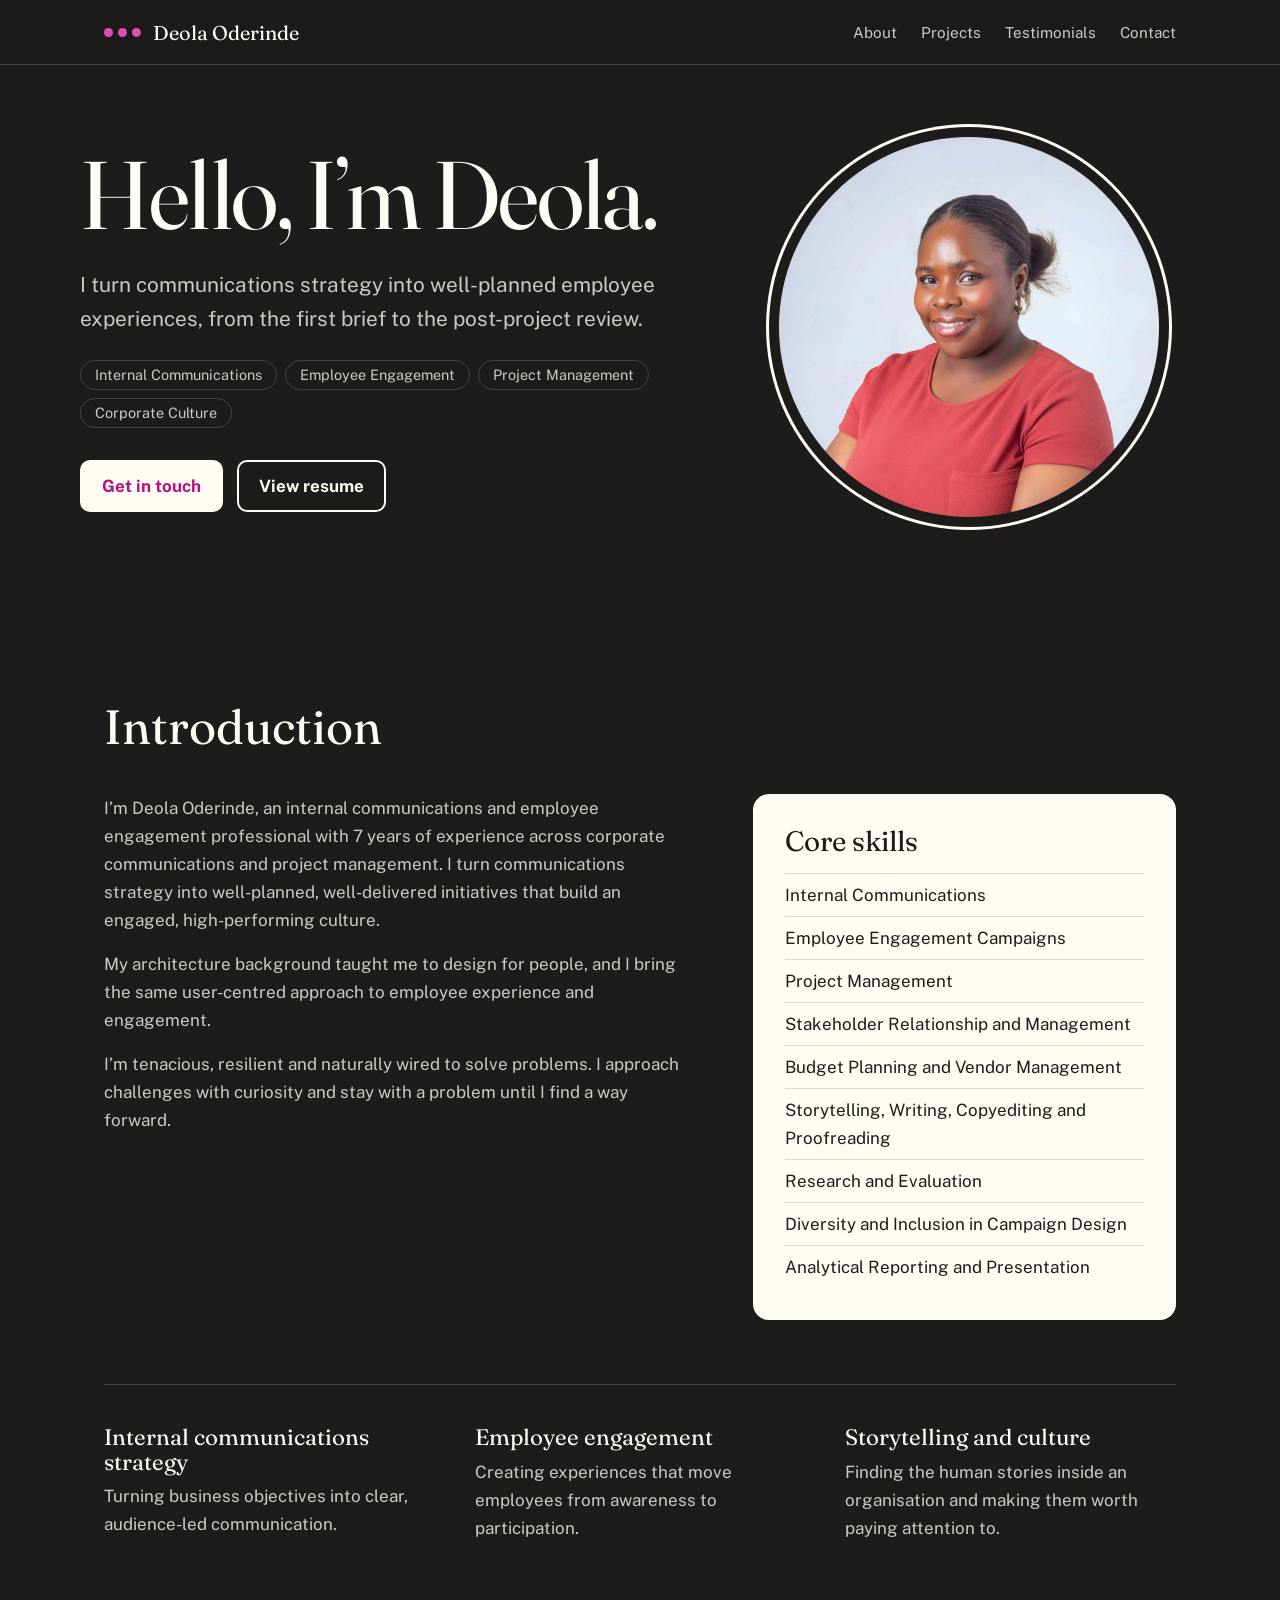
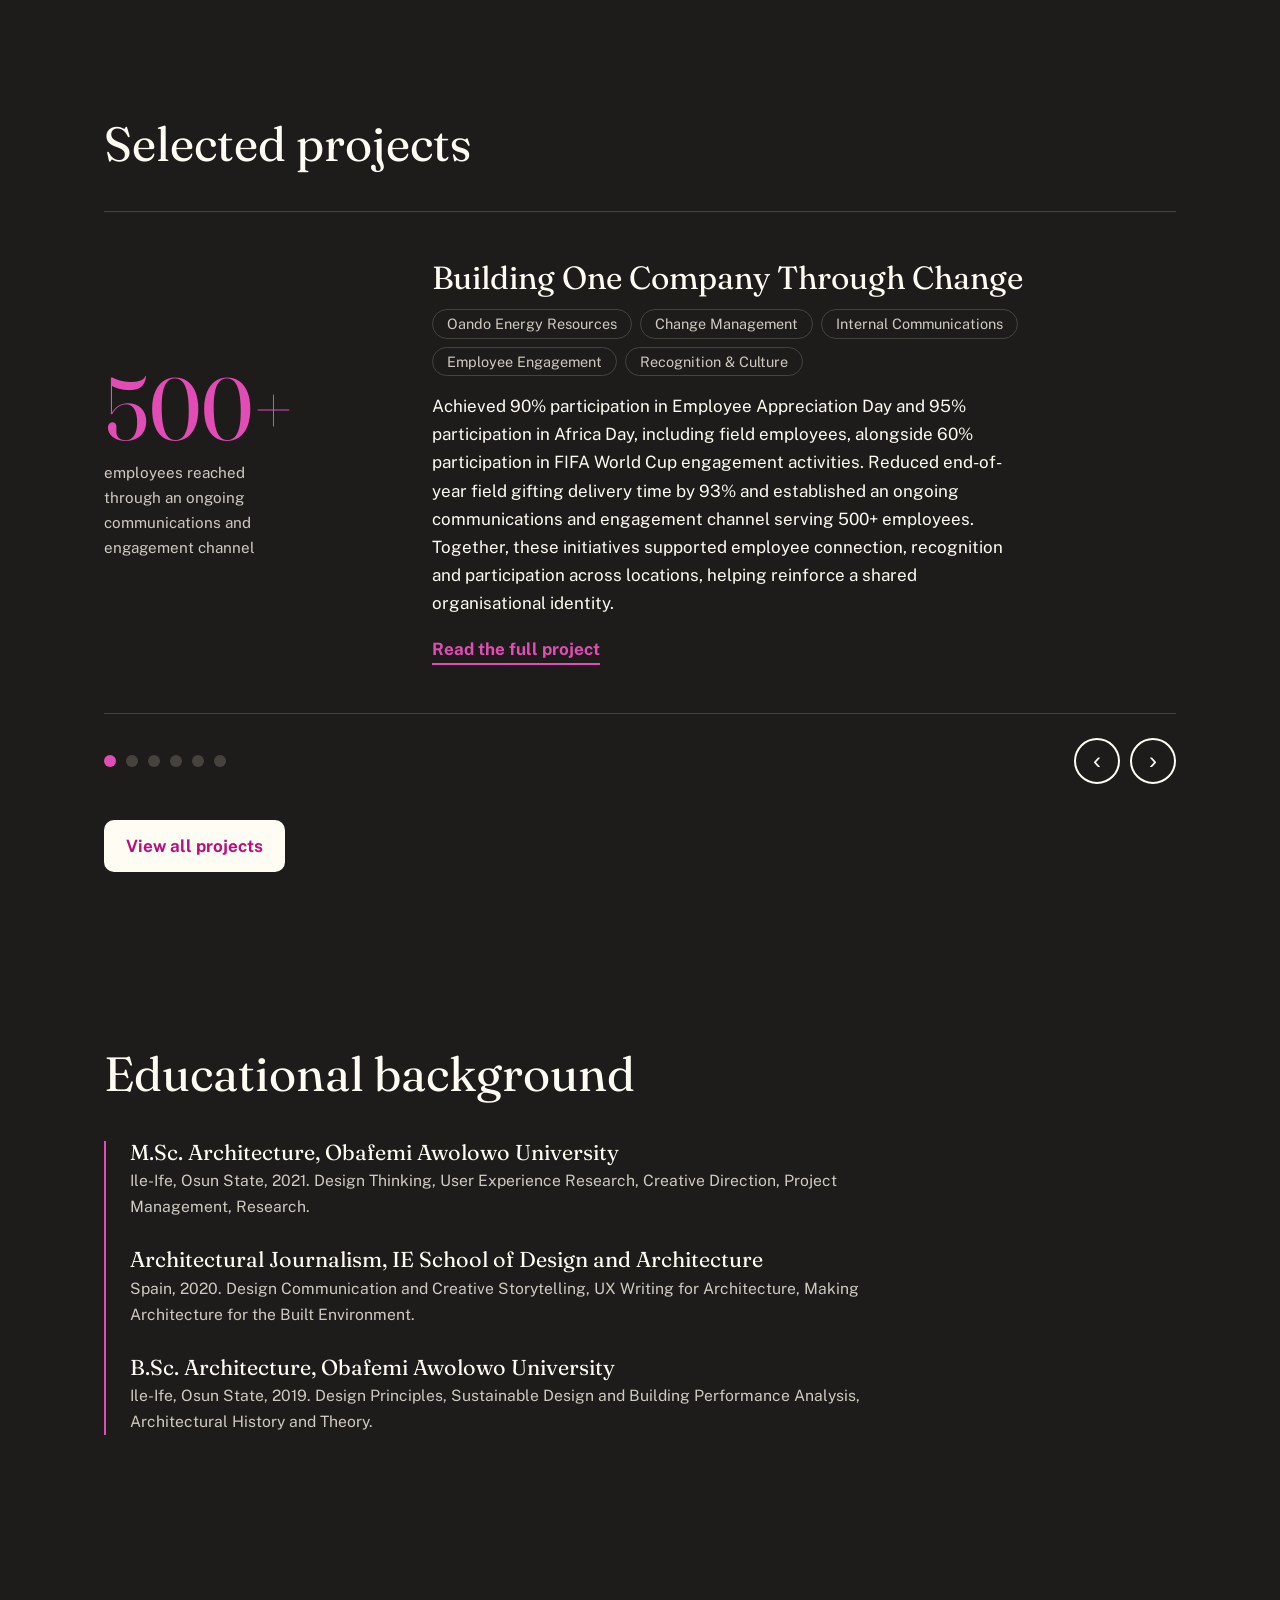
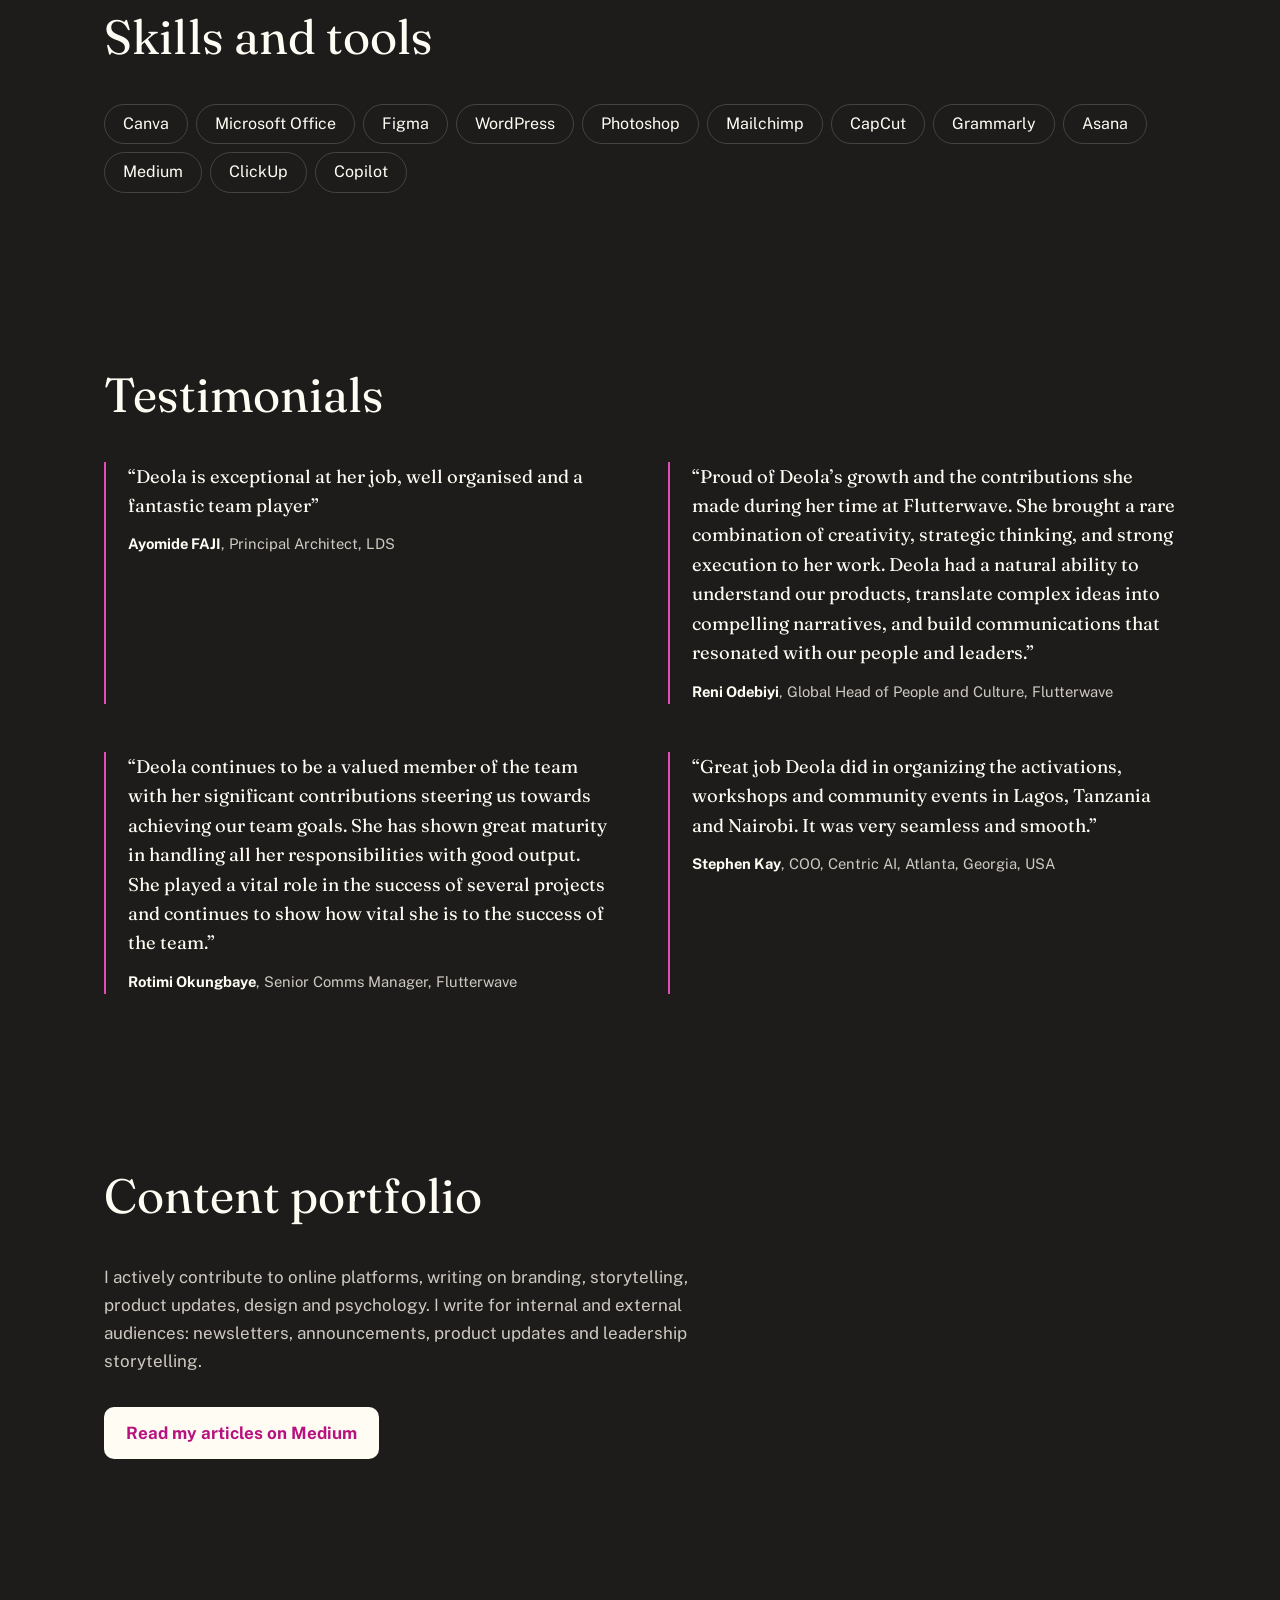
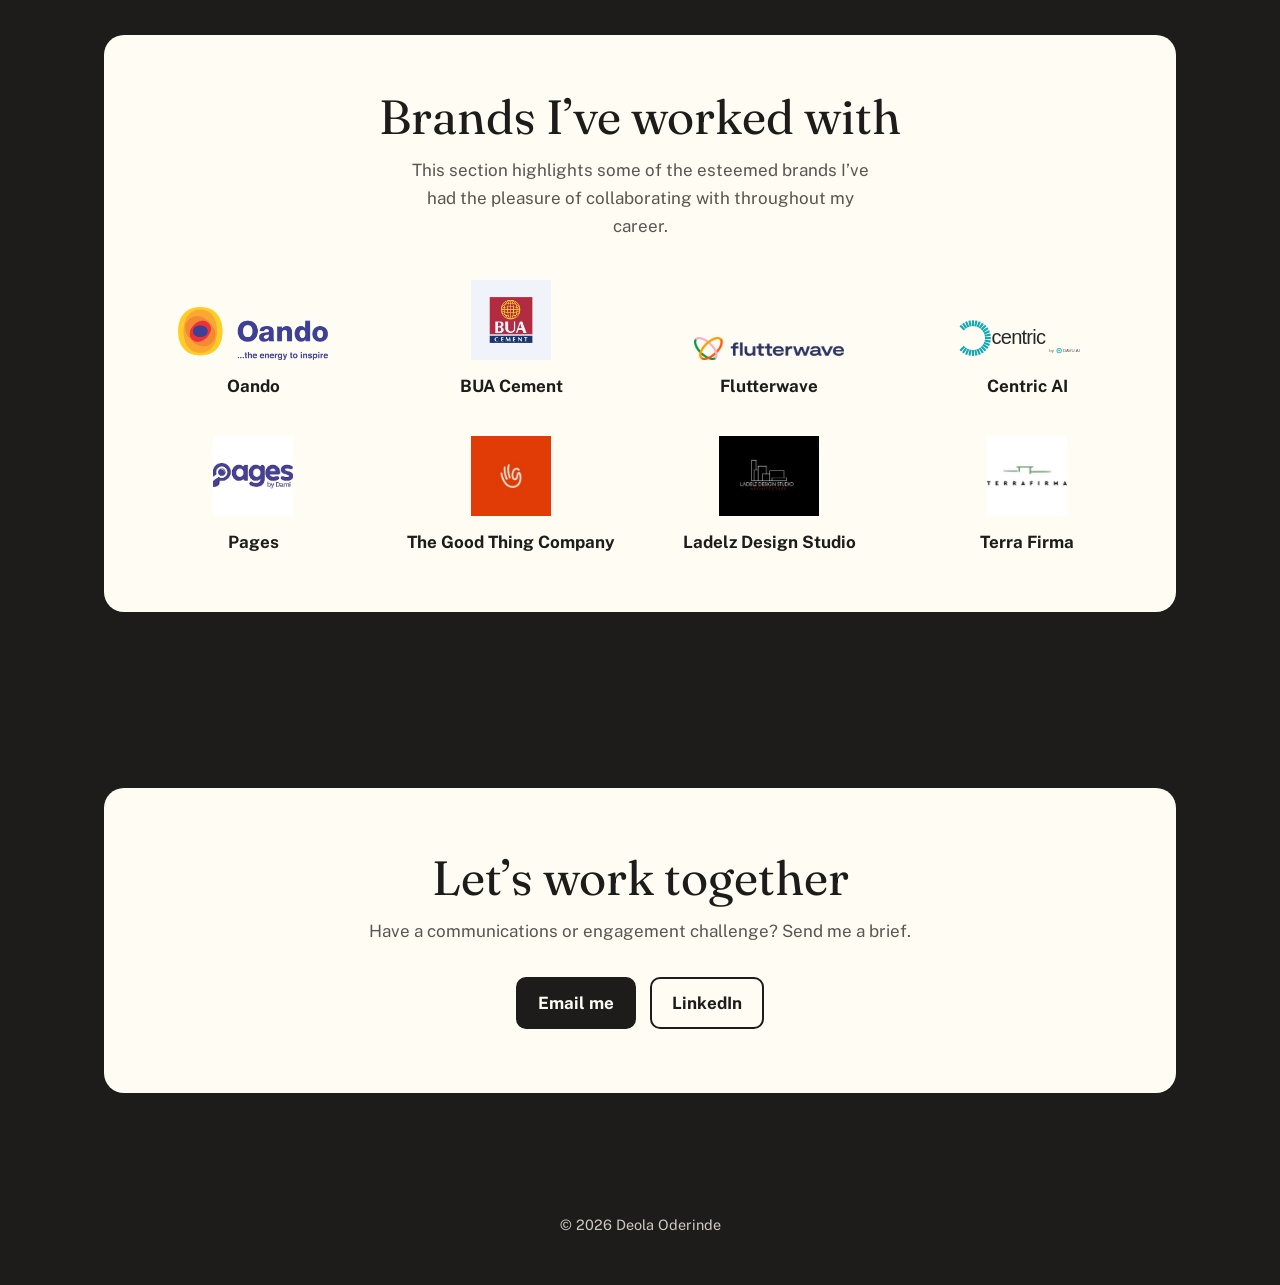
==== commit 2a937837: "Refine introduction and core skills" ====
--- a/index.html
+++ b/index.html
@@ -32,8 +32,7 @@
 <h2>Introduction</h2>
 <div class="two">
 <div>
-<p>I’m Deola Oderinde, an internal communications and employee engagement professional with 7 years of experience across corporate communications and project management. I turn communications strategy into well-planned, well-delivered initiatives that build an engaged, high-performing culture: clearly briefed, delivered on time and within budget, and evaluated against success measures.</p>
-<p>I lead a team of communications analysts and project support and deliver employee engagement campaigns, manage vendor and stakeholder delivery, and lead project planning from brief to post-project review.</p>
+<p>I’m Deola Oderinde, an internal communications and employee engagement professional with 7 years of experience across corporate communications and project management. I turn communications strategy into well-planned, well-delivered initiatives that build an engaged, high-performing culture.</p>
 <p>My architecture background taught me to design for people, and I bring the same user-centred approach to employee experience and engagement.</p>
 <p>I’m tenacious, resilient and naturally wired to solve problems. I approach challenges with curiosity and stay with a problem until I find a way forward.</p>
 </div>
@@ -93,7 +92,7 @@
 
 <script src="projects.js"></script>
 <script>
-document.getElementById('skills').innerHTML=L(['Internal Communications','Employee Engagement Campaigns','Project Management','Stakeholder and Department Relationship Management','Budget Planning and Vendor Management','Storytelling, Writing, Copyediting and Proofreading','Research and Evaluation','Diversity and Inclusion in Campaign Design','Analytical Reporting and Presentation'],s=>`<li>${s}</li>`);
+document.getElementById('skills').innerHTML=L(['Internal Communications','Employee Engagement Campaigns','Project Management','Stakeholder Relationship and Management','Budget Planning and Vendor Management','Storytelling, Writing, Copyediting and Proofreading','Research and Evaluation','Diversity and Inclusion in Campaign Design','Analytical Reporting and Presentation'],s=>`<li>${s}</li>`);
 document.getElementById('tools').innerHTML=L(['Canva','Microsoft Office','Figma','WordPress','Photoshop','Mailchimp','CapCut','Grammarly','Asana','Medium','ClickUp','Copilot'],s=>`<li>${s}</li>`);
 document.getElementById('brands').innerHTML=L(['Oando','BUA Cement','Flutterwave','Centric AI','Pages','The Good Thing Company','Ladelz Design Studio','Terra Firma'],s=>`<li><img src="images/brands/${s==='Centric AI'?'centric-ai.svg':s.toLowerCase().replace(/[^a-z0-9]+/g,'-')+'.png'}" alt="${s} logo" onerror="this.remove()"><span>${s}</span></li>`);
 document.getElementById('quotes').innerHTML=L([
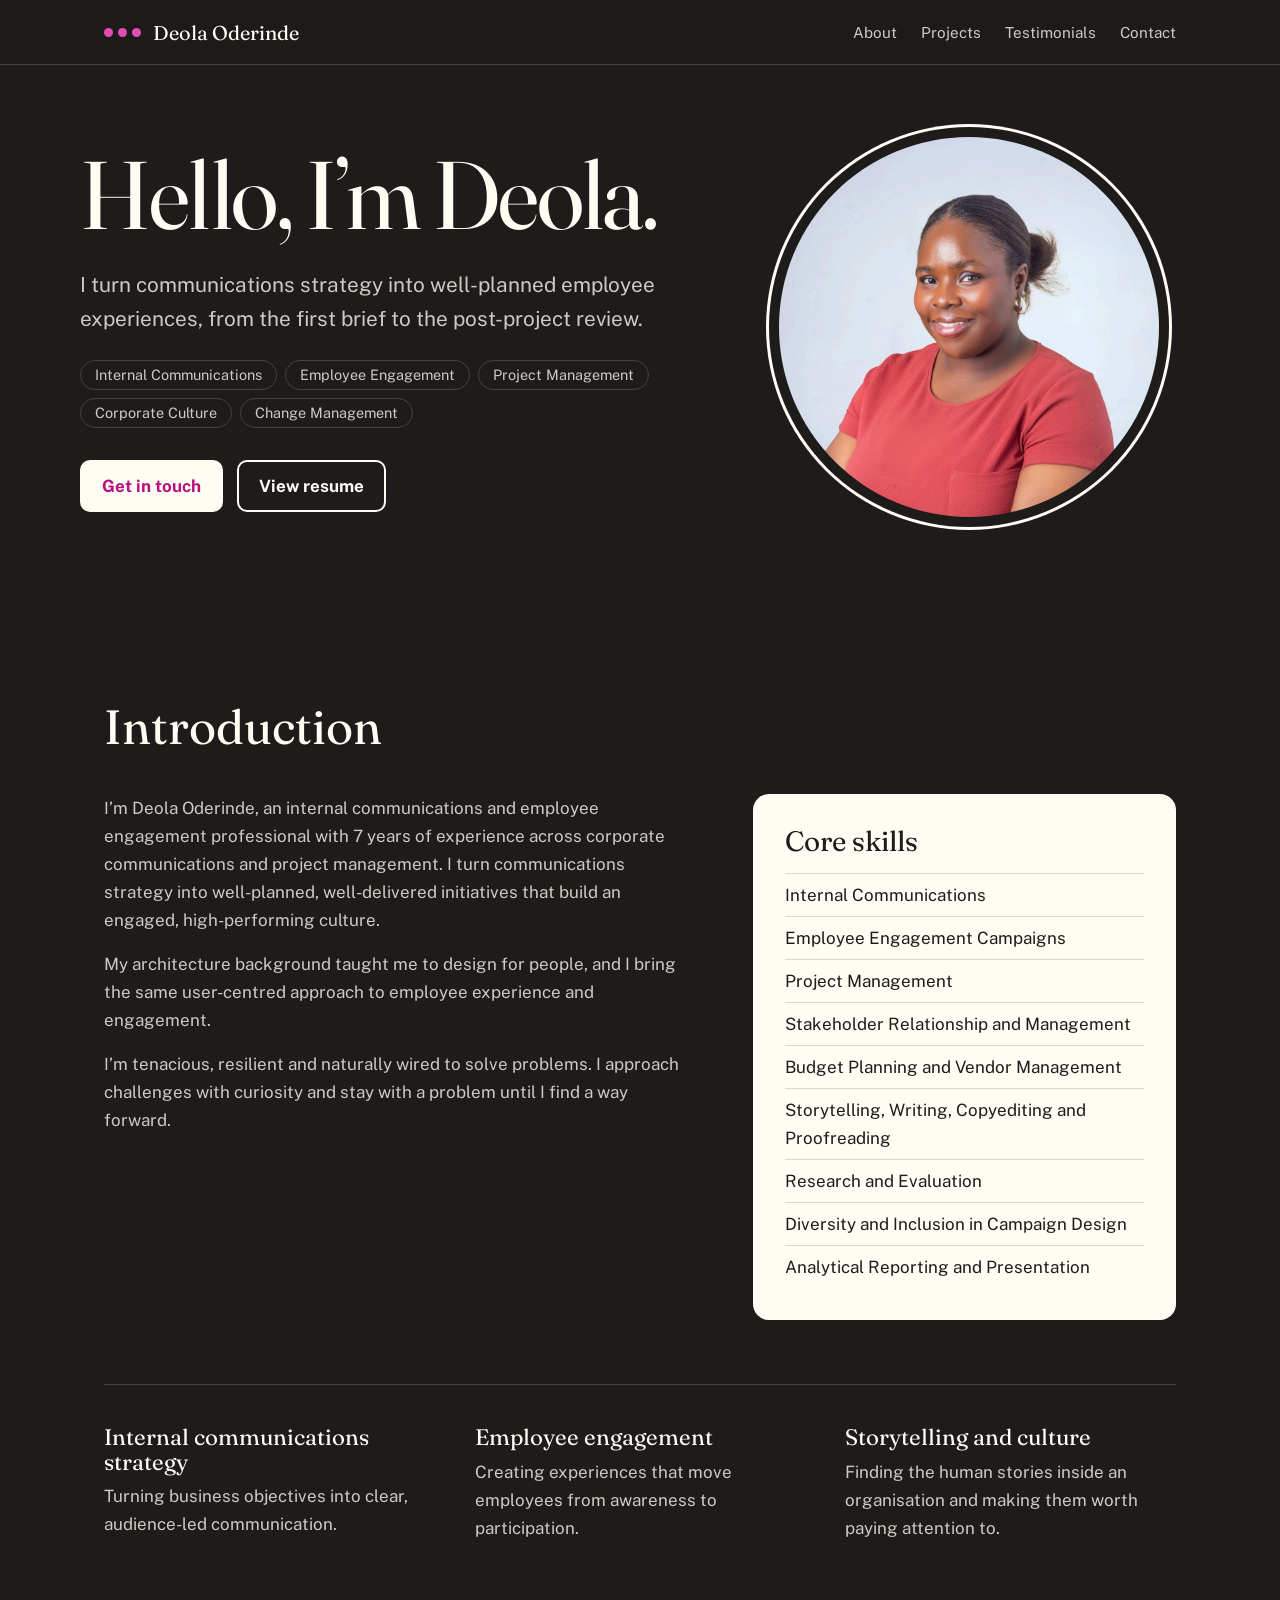
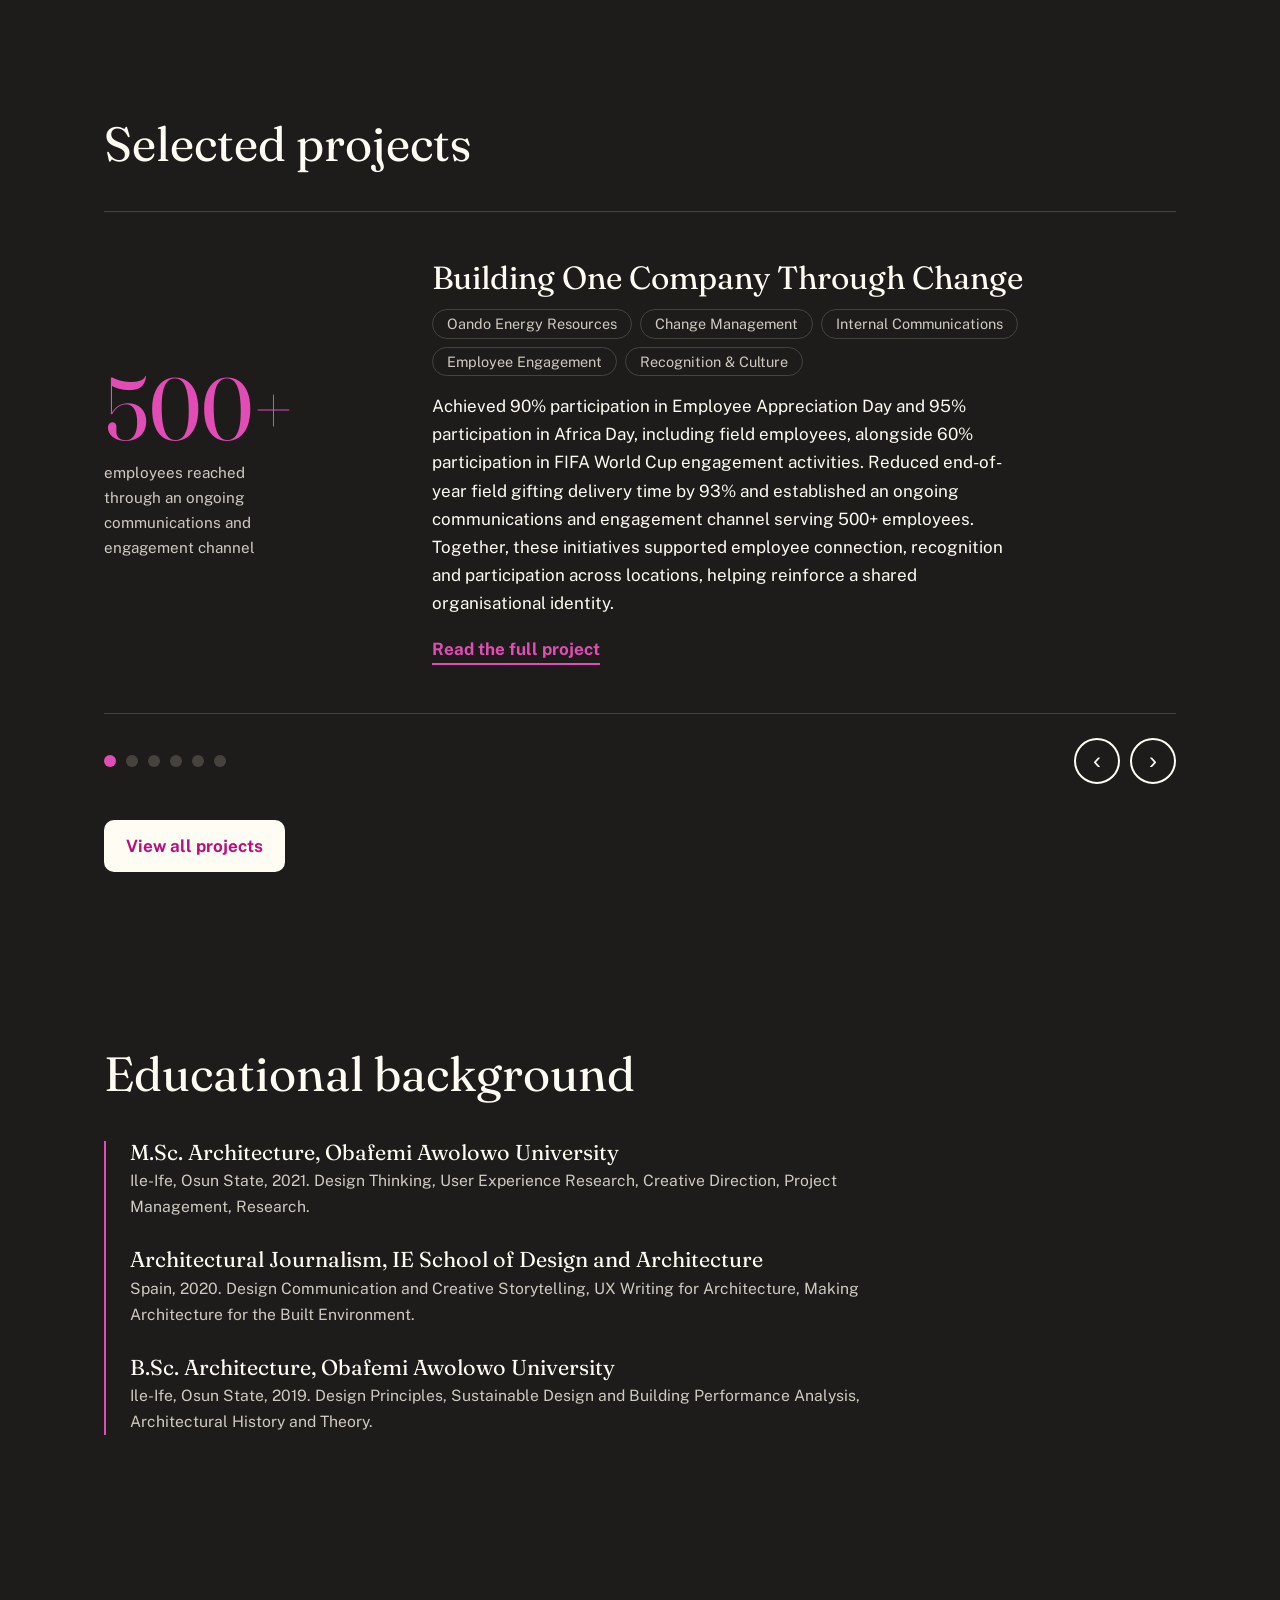
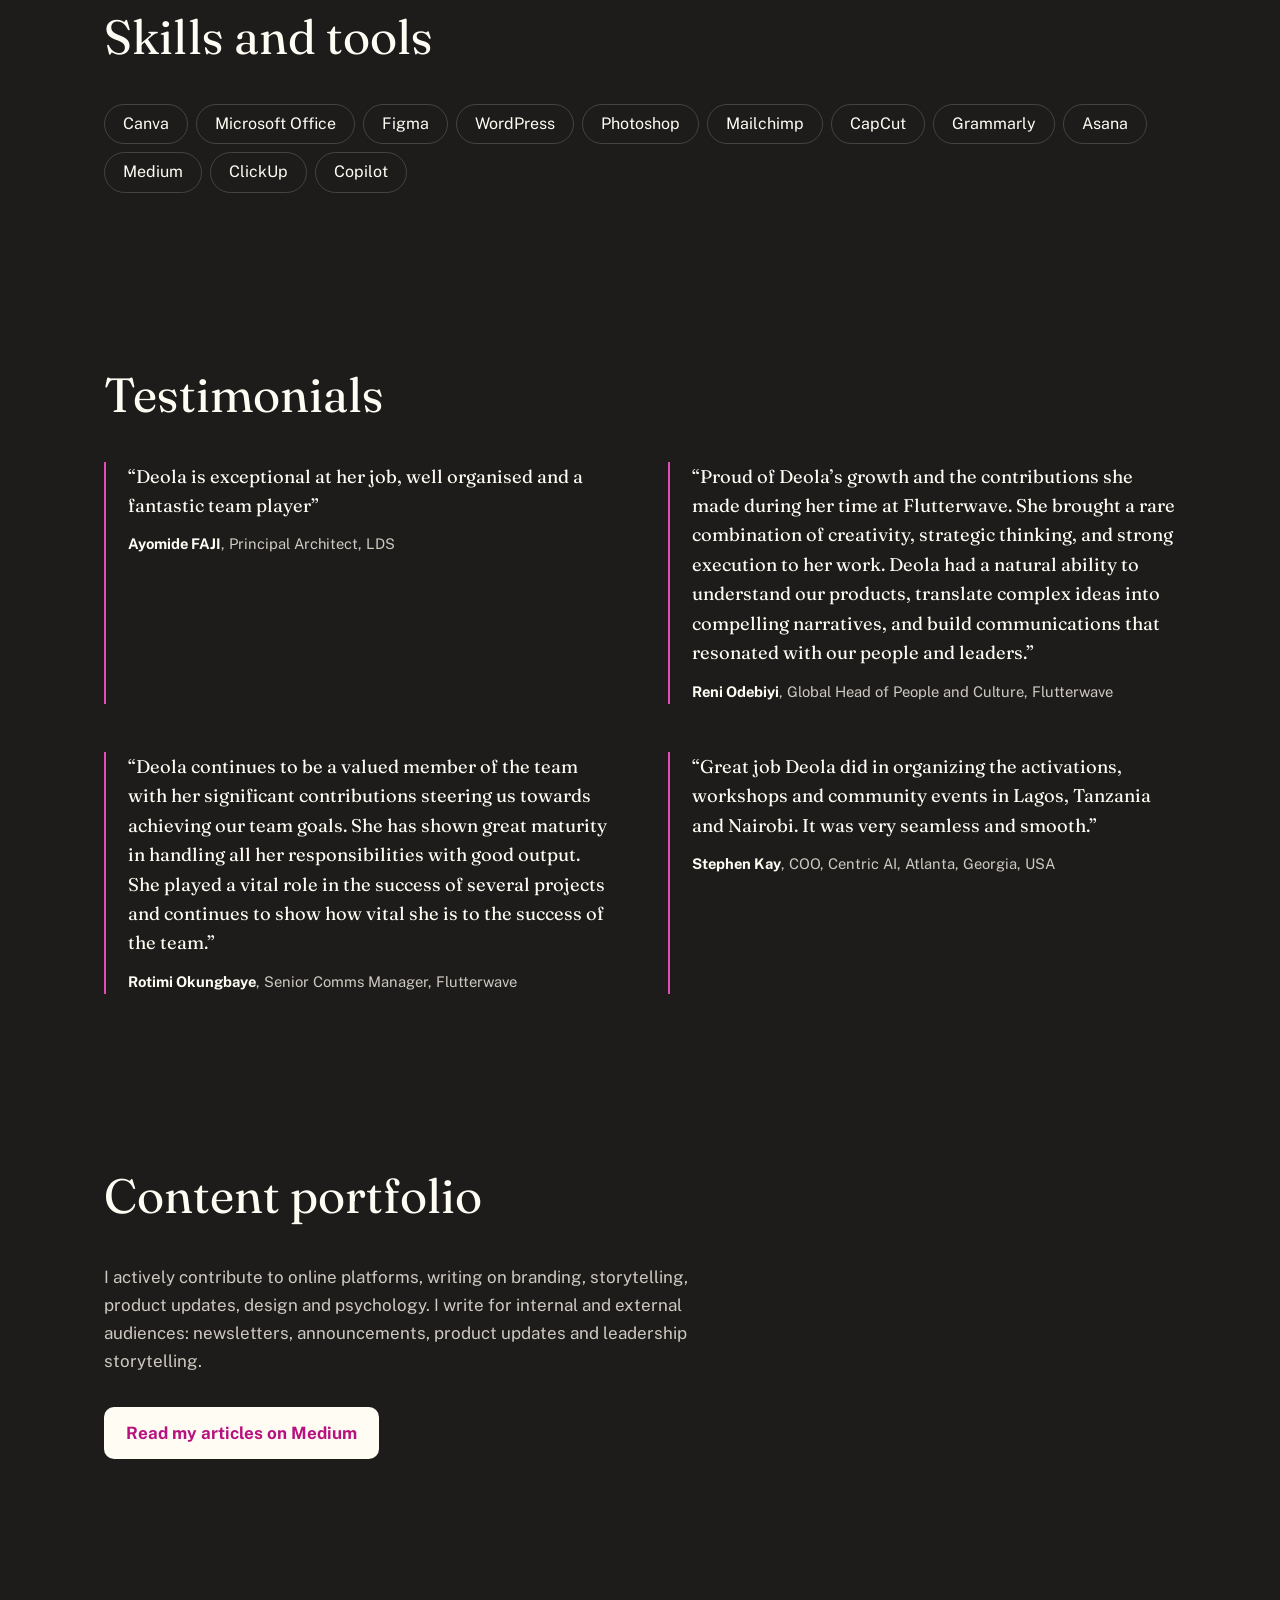
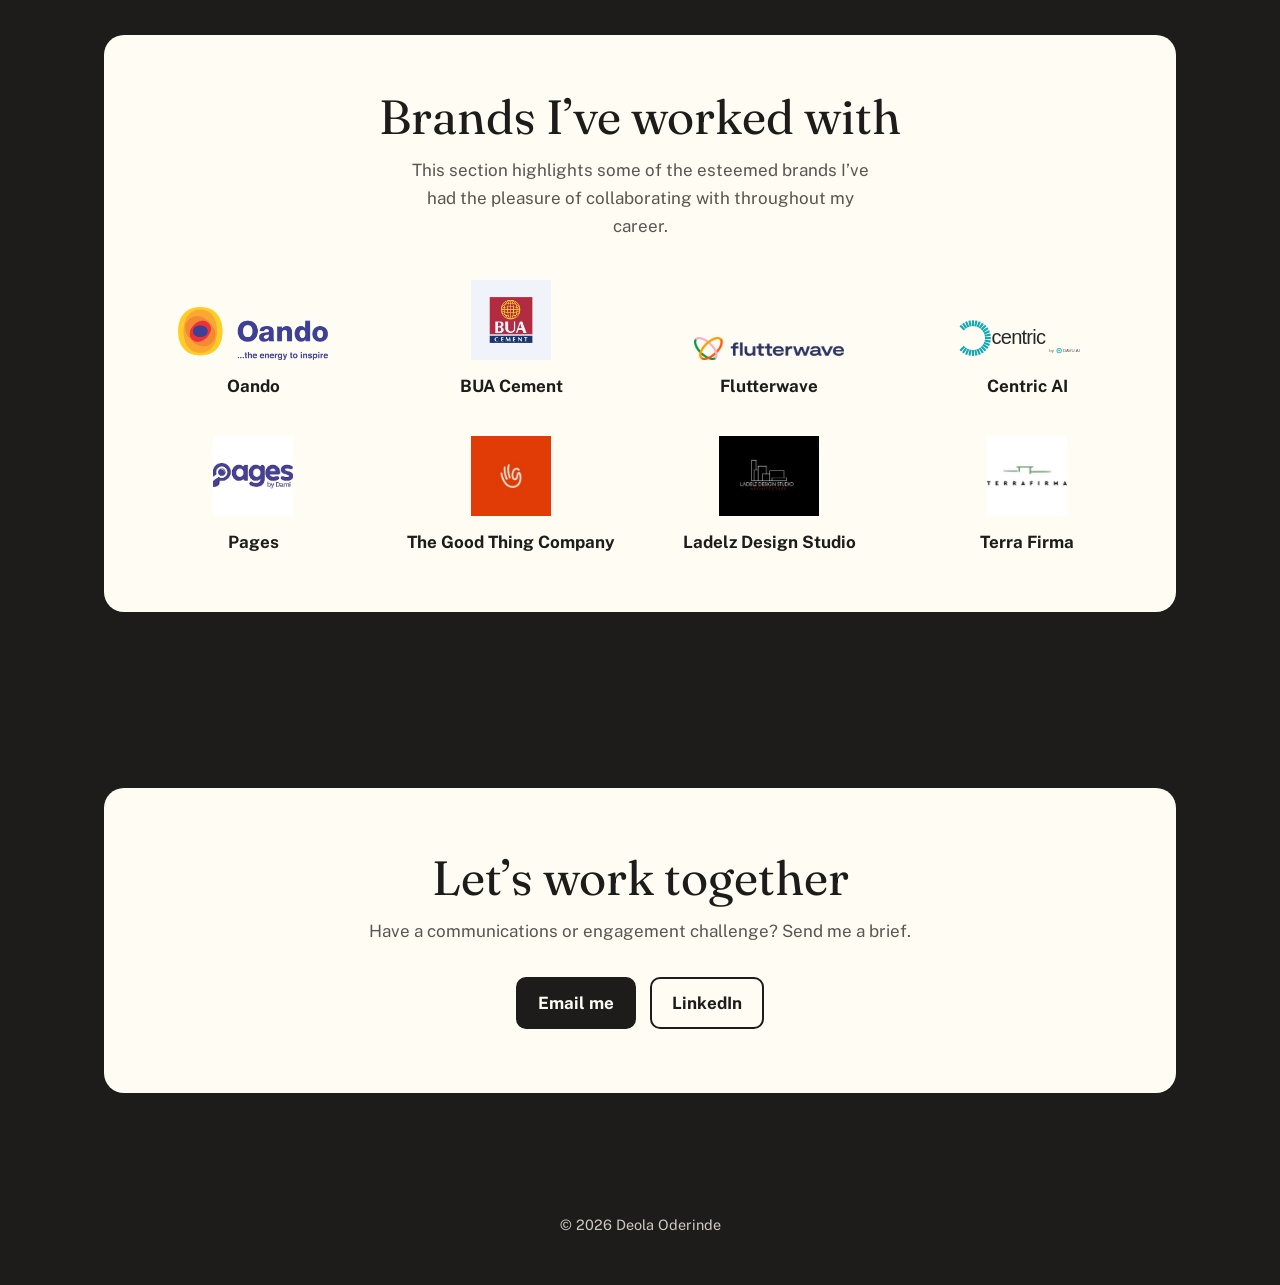
==== commit 561b0d09: "Add Change Management and fix LinkedIn URL" ====
--- a/index.html
+++ b/index.html
@@ -22,7 +22,7 @@
 <div>
 <h1>Hello, I’m Deola.</h1>
 <p class="lead">I turn communications strategy into well-planned employee experiences, from the first brief to the post-project review.</p>
-<ul class="chips"><li>Internal Communications</li><li>Employee Engagement</li><li>Project Management</li><li>Corporate Culture</li></ul>
+<ul class="chips"><li>Internal Communications</li><li>Employee Engagement</li><li>Project Management</li><li>Corporate Culture</li><li>Change Management</li></ul>
 <div class="btns"><a class="btn" href="#contact">Get in touch</a><a class="btn o" href="resume.pdf">View resume</a></div>
 </div>
 <div class="ph"><img src="images/deola.jpg" alt="Portrait of Deola Oderinde" onerror="this.replaceWith('DO')"></div>
@@ -85,7 +85,7 @@
 <section id="contact"><div class="w"><div class="cta">
 <h2>Let’s work together</h2>
 <p>Have a communications or engagement challenge? Send me a brief.</p>
-<div class="btns"><a class="btn" href="mailto:adeolaoderinde3@gmail.com">Email me</a><a class="btn o" href="linkedin.com/in/arc-deola-oderinde-600a11168">LinkedIn</a></div>
+<div class="btns"><a class="btn" href="mailto:adeolaoderinde3@gmail.com">Email me</a><a class="btn o" href="https://www.linkedin.com/in/arc-deola-oderinde-600a11168">LinkedIn</a></div>
 </div></div></section>
 </main>
 <footer class="f"><div class="w">© <span id="yr"></span> Deola Oderinde</div></footer>
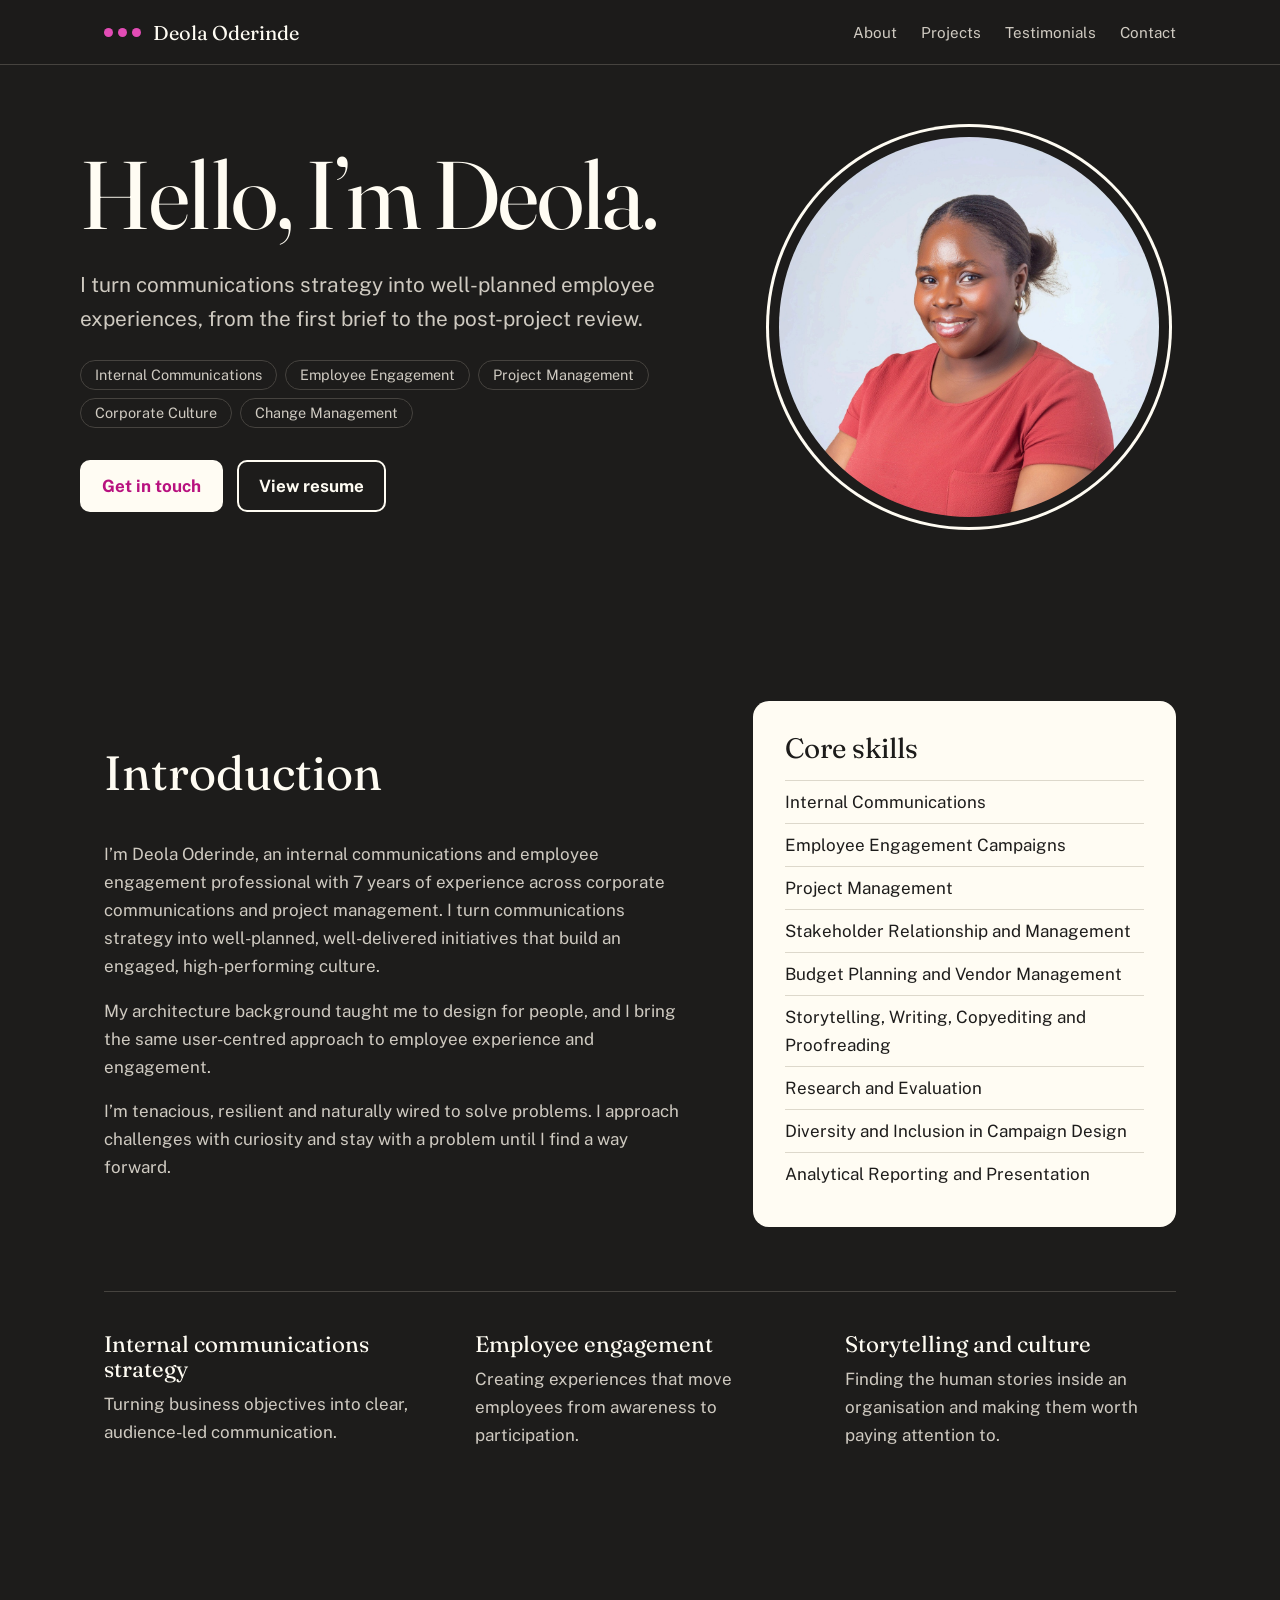
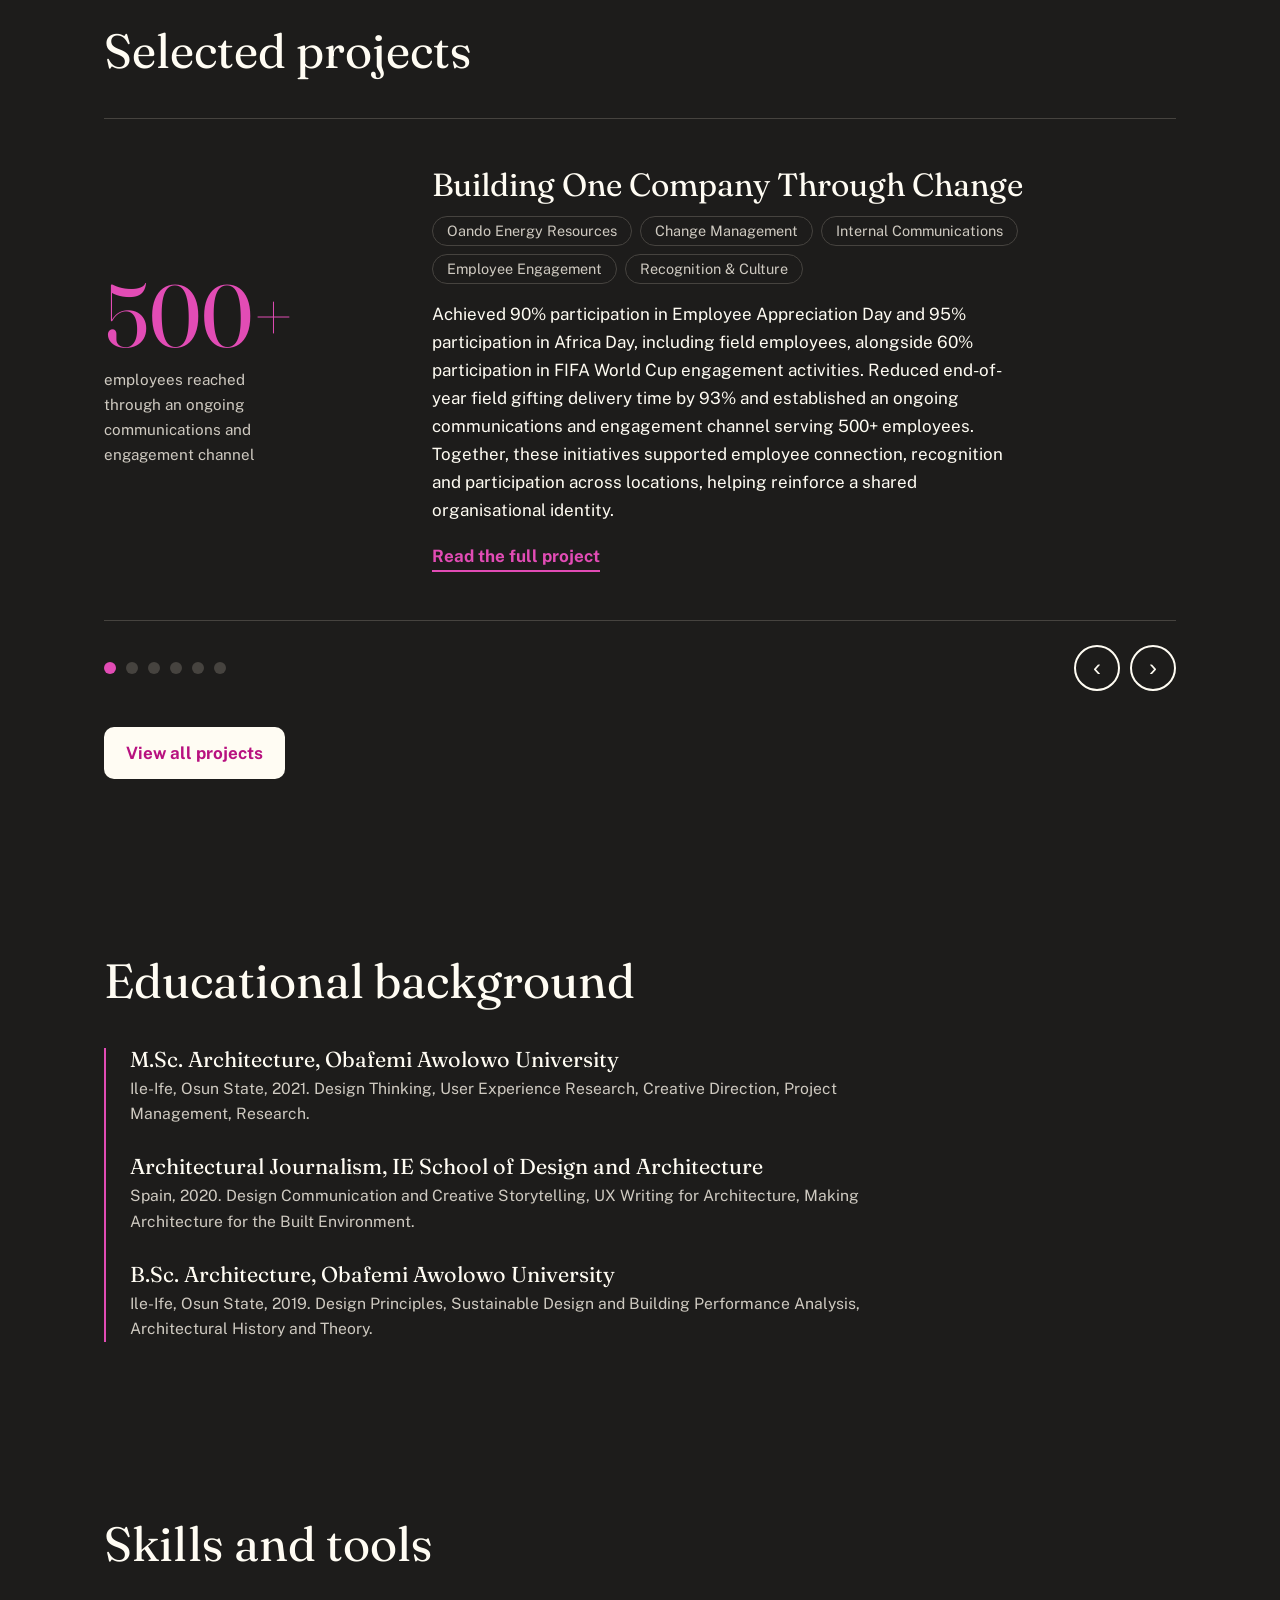
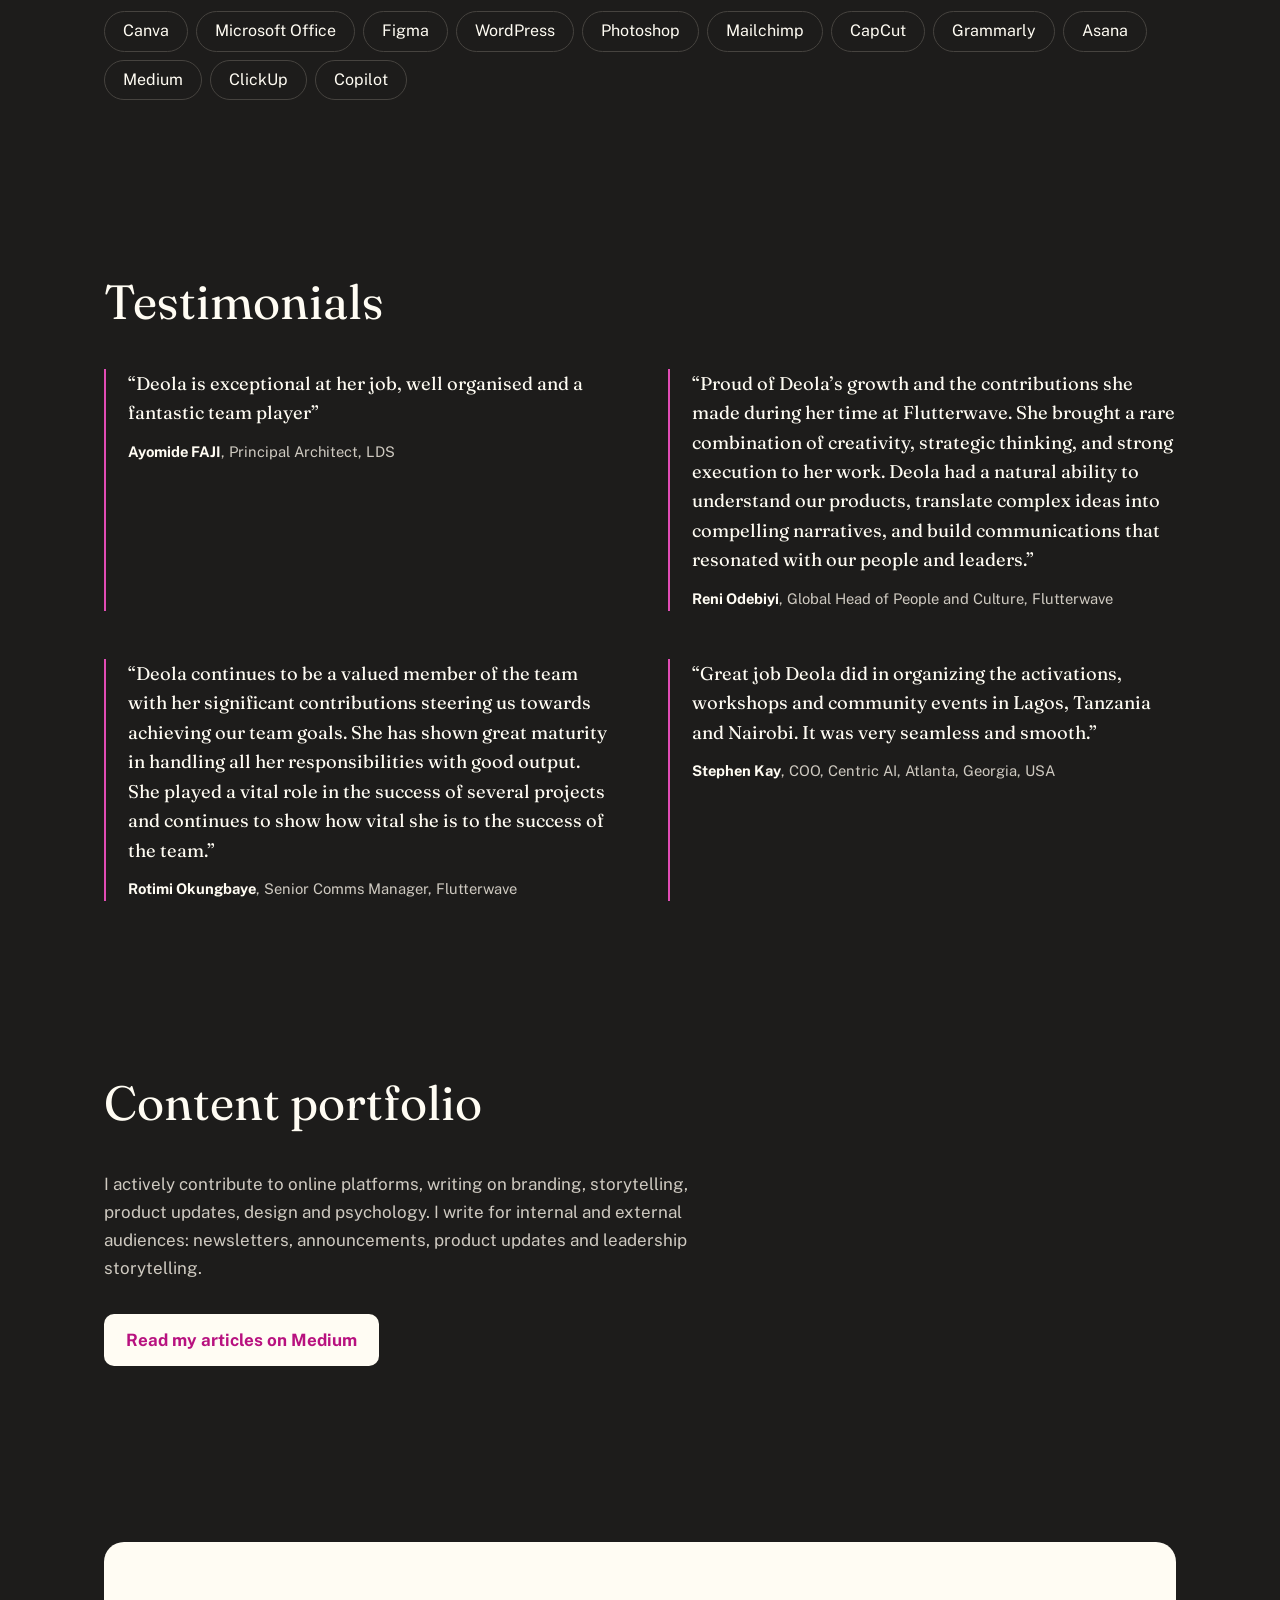
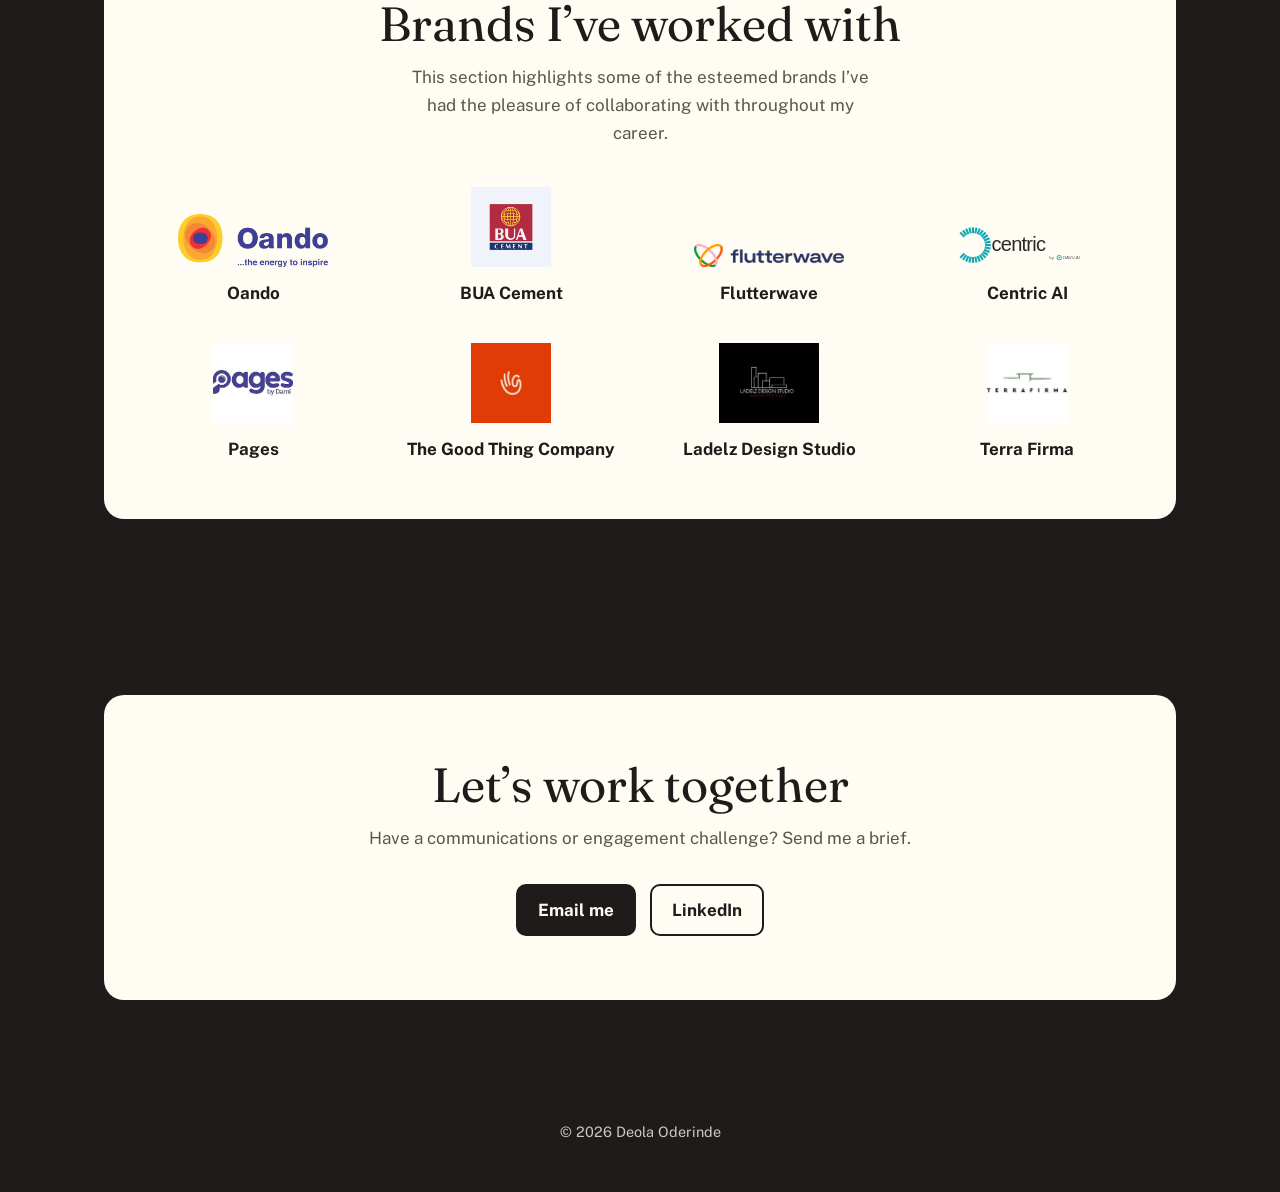
==== commit 244e5ca3: "Place introduction heading within vertically centred column" ====
--- a/index.html
+++ b/index.html
@@ -29,9 +29,9 @@
 </div>
 
 <section id="about"><div class="w">
+<div class="two">
+<div class="intro-copy">
 <h2>Introduction</h2>
-<div class="two">
-<div>
 <p>I’m Deola Oderinde, an internal communications and employee engagement professional with 7 years of experience across corporate communications and project management. I turn communications strategy into well-planned, well-delivered initiatives that build an engaged, high-performing culture.</p>
 <p>My architecture background taught me to design for people, and I bring the same user-centred approach to employee experience and engagement.</p>
 <p>I’m tenacious, resilient and naturally wired to solve problems. I approach challenges with curiosity and stay with a problem until I find a way forward.</p>
--- a/styles.css
+++ b/styles.css
@@ -255,3 +255,7 @@
   .project-gallery{grid-template-columns:1fr;gap:14px;margin-bottom:24px}
   .project-shot{aspect-ratio:16/10}
 }
+
+
+/* Centre the Introduction copy against the Core skills card */
+#about .two{align-items:center}
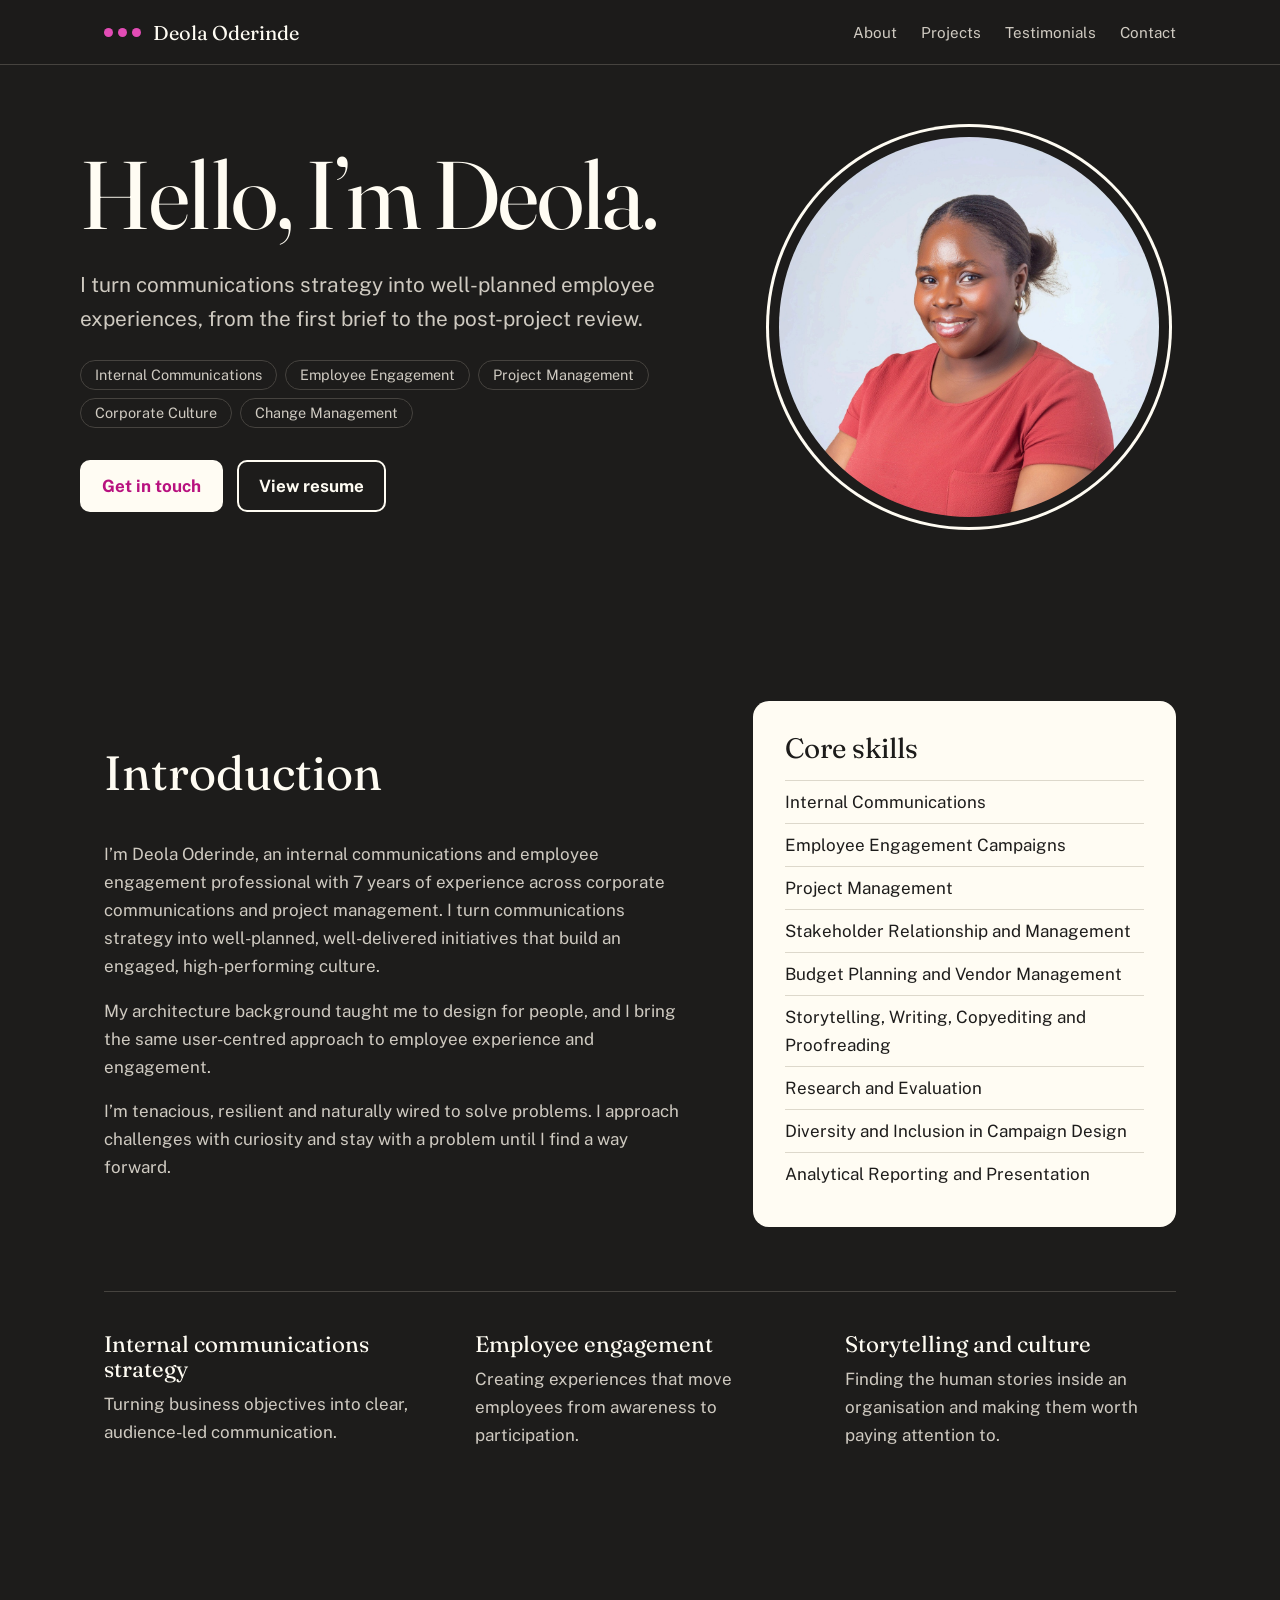
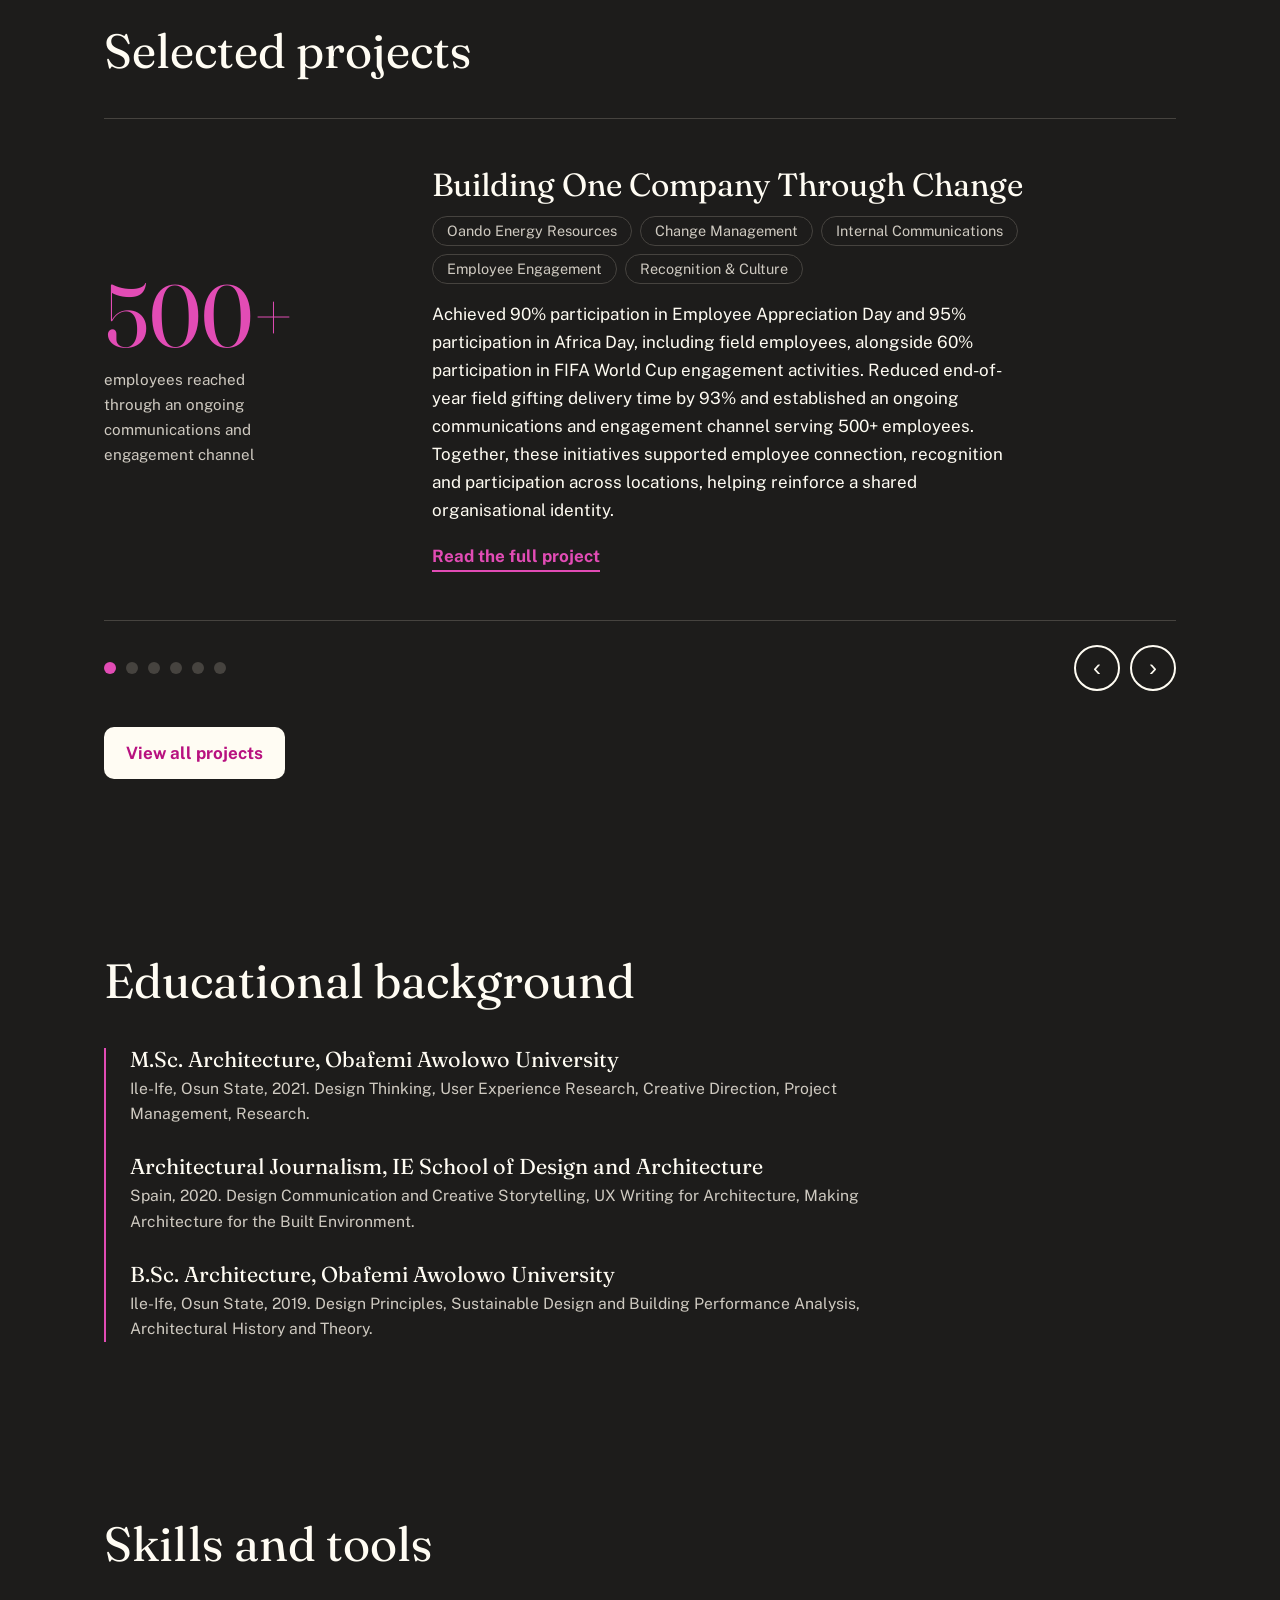
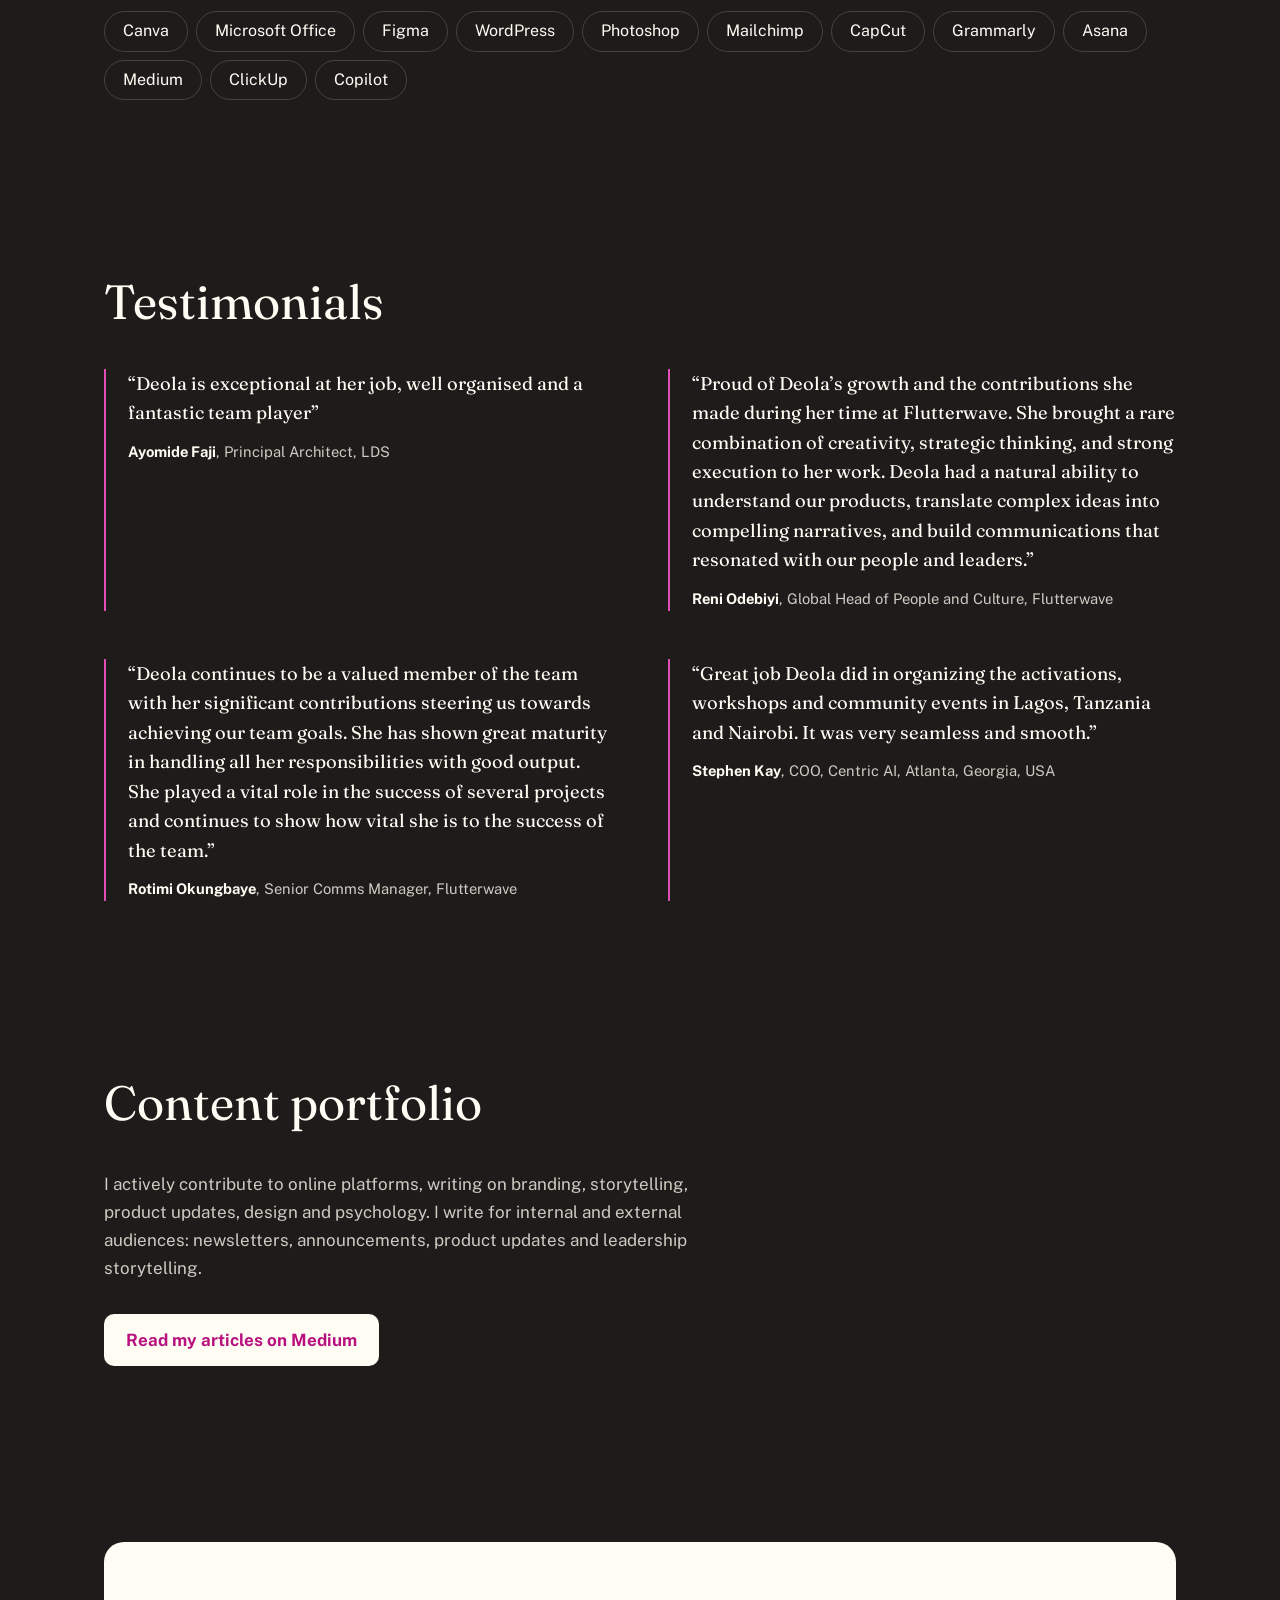
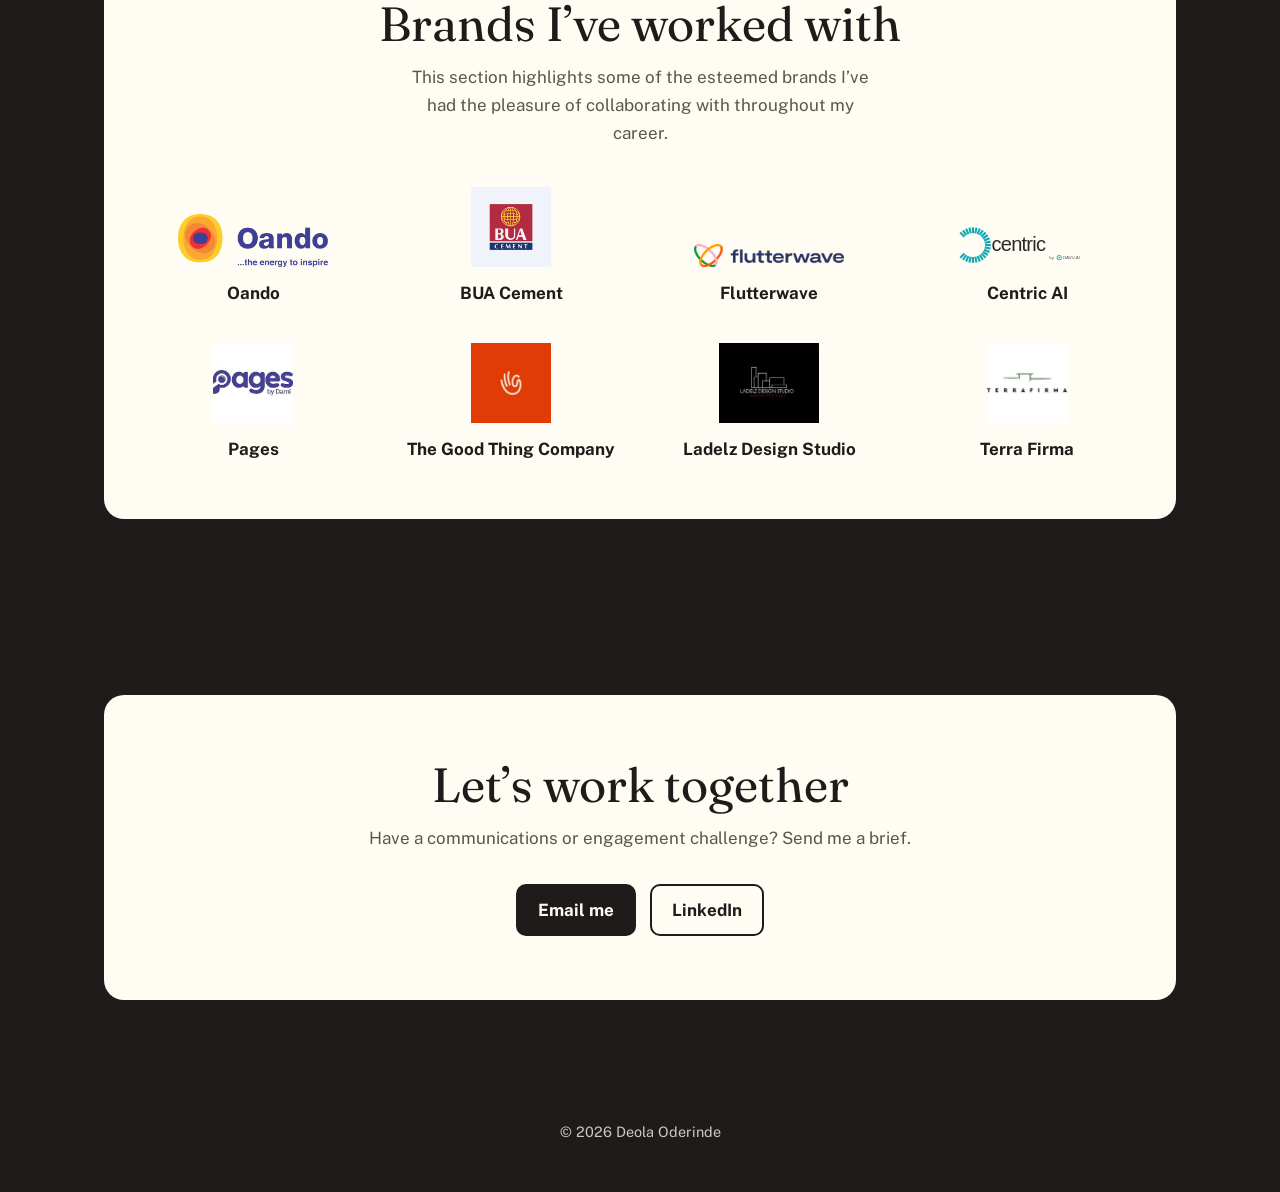
==== commit 78dbfb86: "Update index.html" ====
--- a/index.html
+++ b/index.html
@@ -96,7 +96,7 @@
 document.getElementById('tools').innerHTML=L(['Canva','Microsoft Office','Figma','WordPress','Photoshop','Mailchimp','CapCut','Grammarly','Asana','Medium','ClickUp','Copilot'],s=>`<li>${s}</li>`);
 document.getElementById('brands').innerHTML=L(['Oando','BUA Cement','Flutterwave','Centric AI','Pages','The Good Thing Company','Ladelz Design Studio','Terra Firma'],s=>`<li><img src="images/brands/${s==='Centric AI'?'centric-ai.svg':s.toLowerCase().replace(/[^a-z0-9]+/g,'-')+'.png'}" alt="${s} logo" onerror="this.remove()"><span>${s}</span></li>`);
 document.getElementById('quotes').innerHTML=L([
-['Deola is exceptional at her job, well organised and a fantastic team player','Ayomide FAJI','Principal Architect, LDS'],
+['Deola is exceptional at her job, well organised and a fantastic team player','Ayomide Faji','Principal Architect, LDS'],
 ['Proud of Deola’s growth and the contributions she made during her time at Flutterwave. She brought a rare combination of creativity, strategic thinking, and strong execution to her work. Deola had a natural ability to understand our products, translate complex ideas into compelling narratives, and build communications that resonated with our people and leaders.','Reni Odebiyi','Global Head of People and Culture, Flutterwave'],
 ['Deola continues to be a valued member of the team with her significant contributions steering us towards achieving our team goals. She has shown great maturity in handling all her responsibilities with good output. She played a vital role in the success of several projects and continues to show how vital she is to the success of the team.','Rotimi Okungbaye','Senior Comms Manager, Flutterwave'],
 ['Great job Deola did in organizing the activations, workshops and community events in Lagos, Tanzania and Nairobi. It was very seamless and smooth.','Stephen Kay','COO, Centric AI, Atlanta, Georgia, USA']
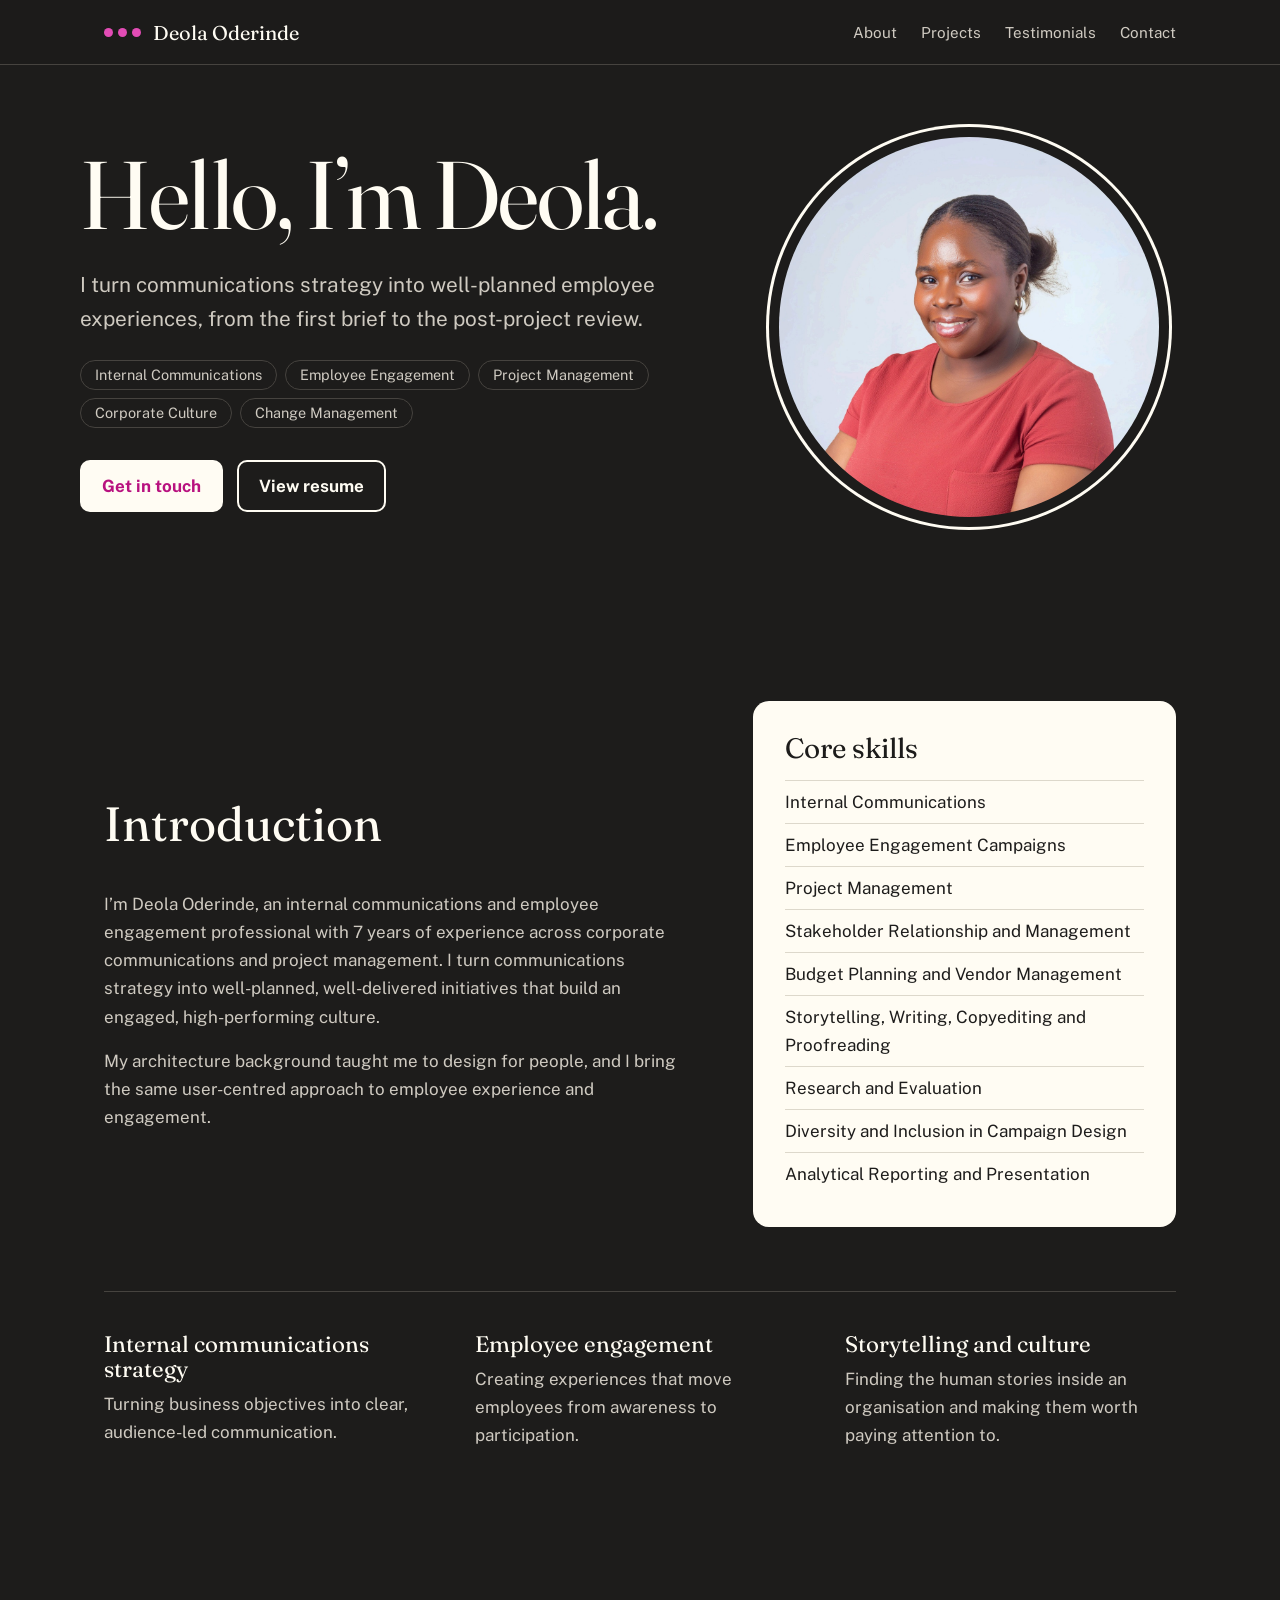
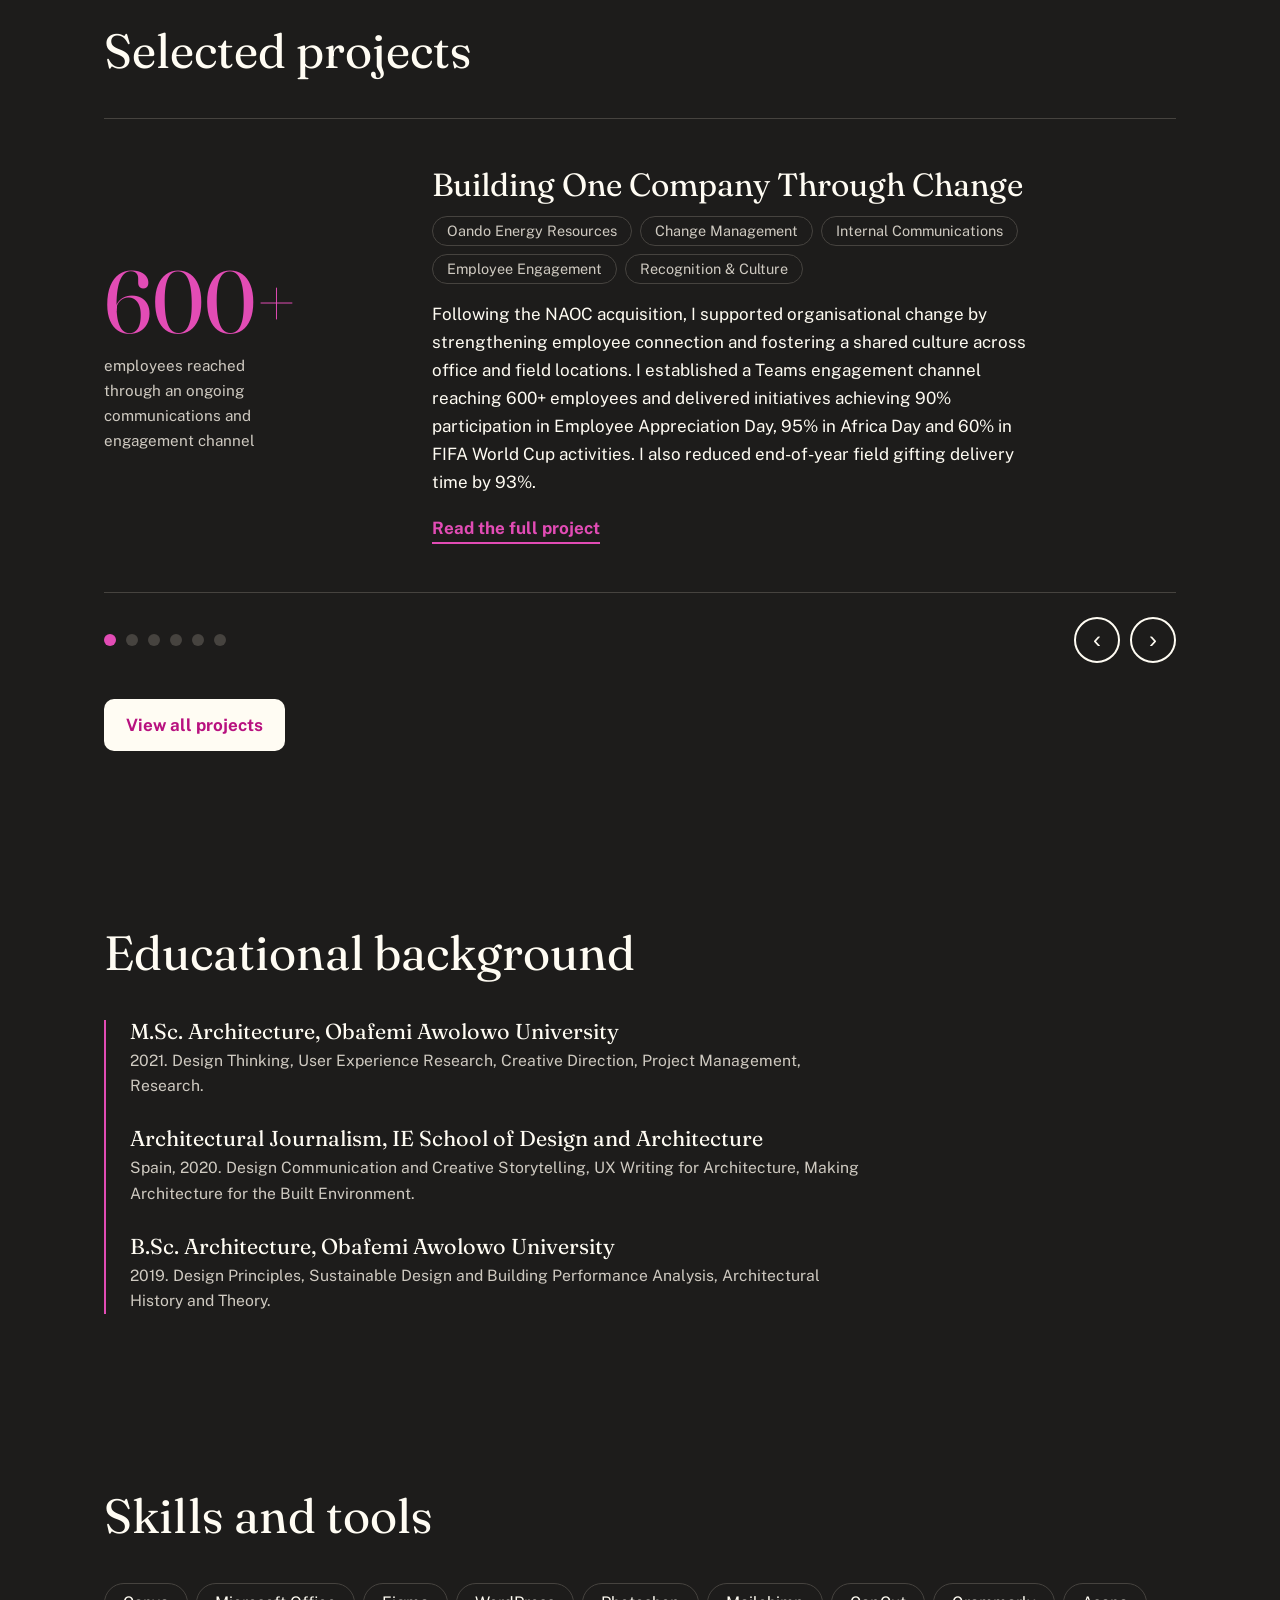
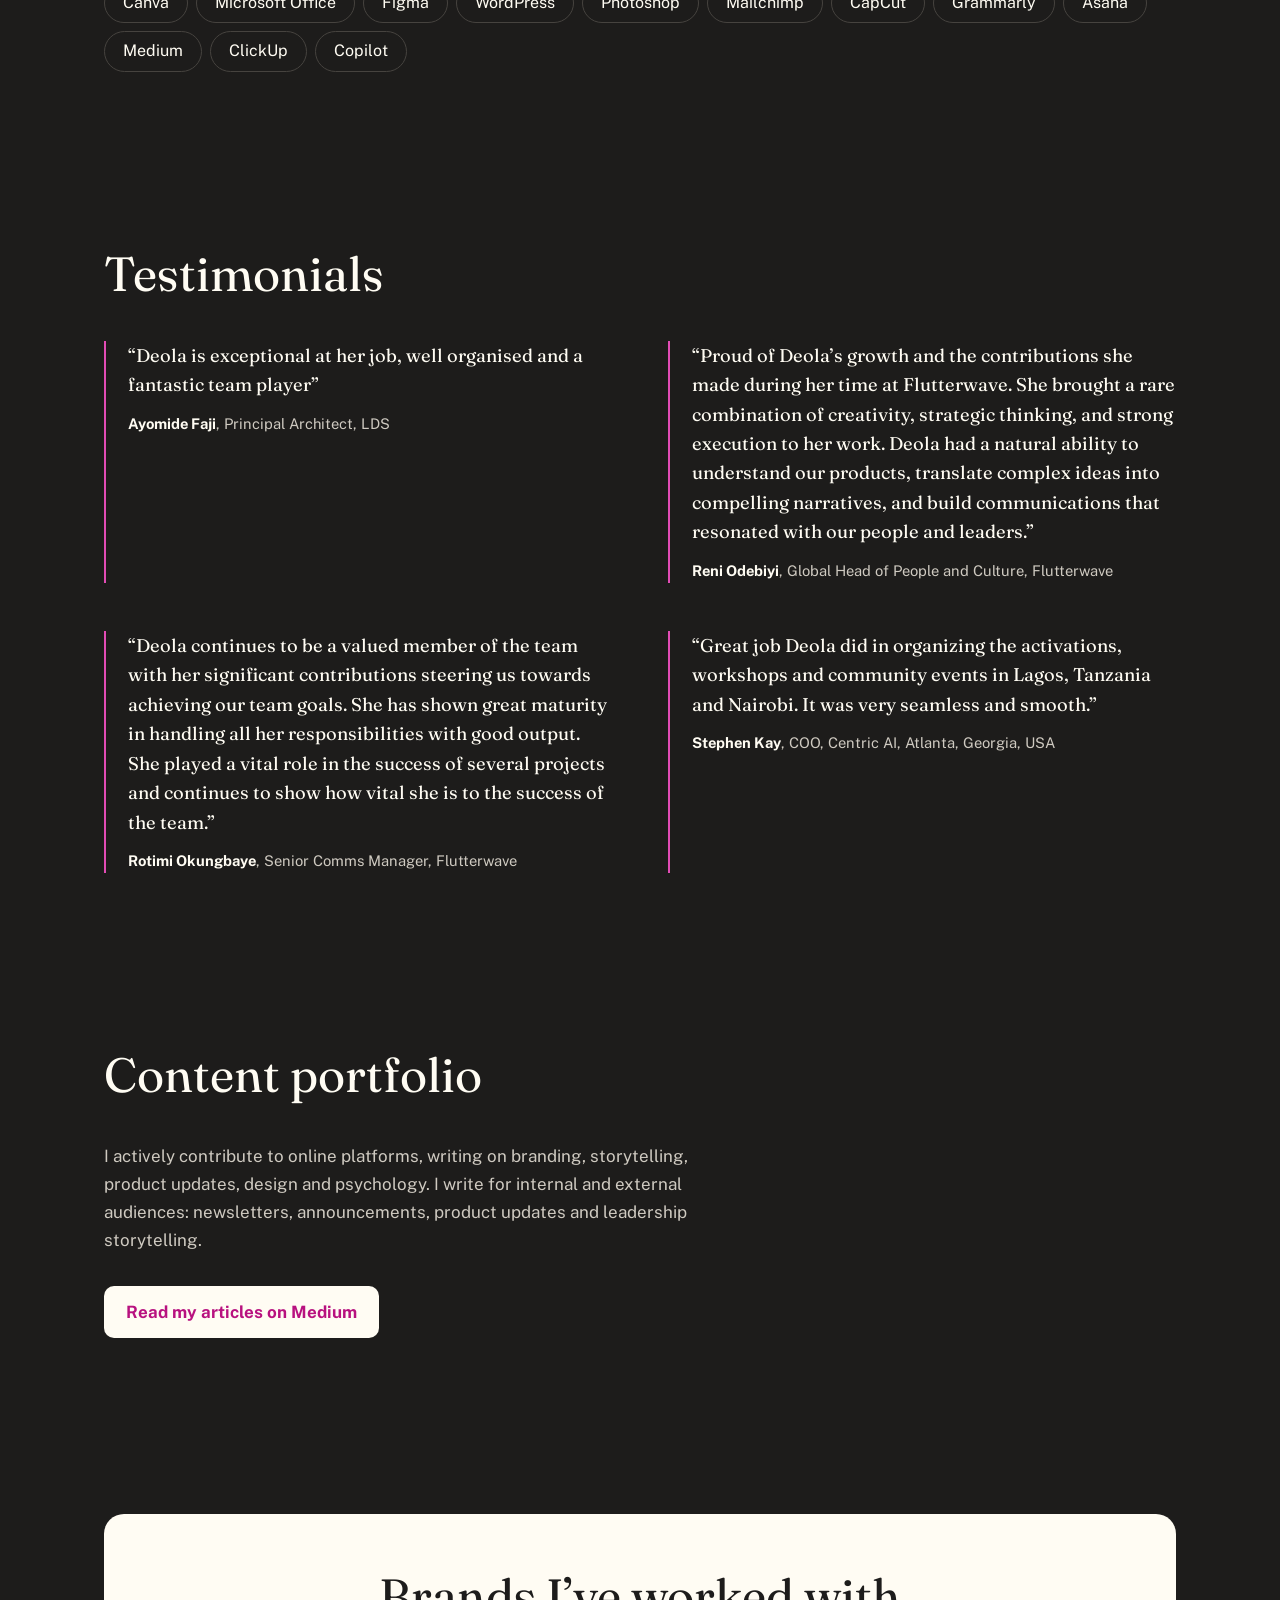
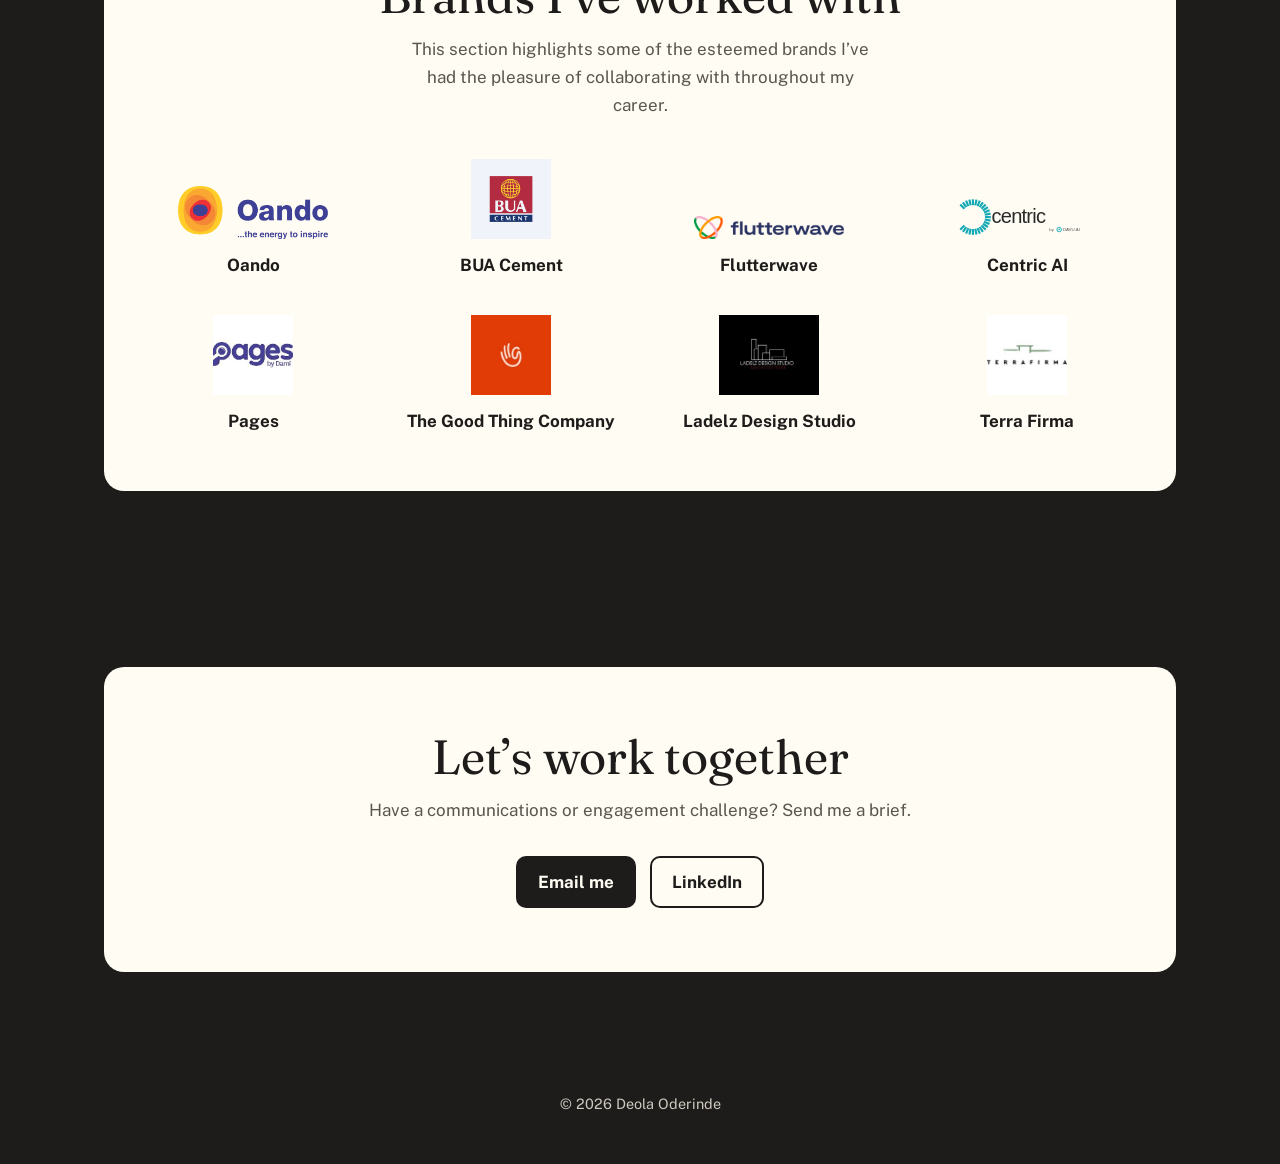
==== commit d2175151: "Update introduction and education details" ====
--- a/index.html
+++ b/index.html
@@ -34,7 +34,6 @@
 <h2>Introduction</h2>
 <p>I’m Deola Oderinde, an internal communications and employee engagement professional with 7 years of experience across corporate communications and project management. I turn communications strategy into well-planned, well-delivered initiatives that build an engaged, high-performing culture.</p>
 <p>My architecture background taught me to design for people, and I bring the same user-centred approach to employee experience and engagement.</p>
-<p>I’m tenacious, resilient and naturally wired to solve problems. I approach challenges with curiosity and stay with a problem until I find a way forward.</p>
 </div>
 <div class="panel"><h3>Core skills</h3><ul id="skills"></ul></div>
 </div>
@@ -57,9 +56,9 @@
 <section><div class="w">
 <h2>Educational background</h2>
 <div class="edu">
-<div><h3>M.Sc. Architecture, Obafemi Awolowo University</h3><p>Ile-Ife, Osun State, 2021. Design Thinking, User Experience Research, Creative Direction, Project Management, Research.</p></div>
+<div><h3>M.Sc. Architecture, Obafemi Awolowo University</h3><p>2021. Design Thinking, User Experience Research, Creative Direction, Project Management, Research.</p></div>
 <div><h3>Architectural Journalism, IE School of Design and Architecture</h3><p>Spain, 2020. Design Communication and Creative Storytelling, UX Writing for Architecture, Making Architecture for the Built Environment.</p></div>
-<div><h3>B.Sc. Architecture, Obafemi Awolowo University</h3><p>Ile-Ife, Osun State, 2019. Design Principles, Sustainable Design and Building Performance Analysis, Architectural History and Theory.</p></div>
+<div><h3>B.Sc. Architecture, Obafemi Awolowo University</h3><p>2019. Design Principles, Sustainable Design and Building Performance Analysis, Architectural History and Theory.</p></div>
 </div>
 </div></section>
 
